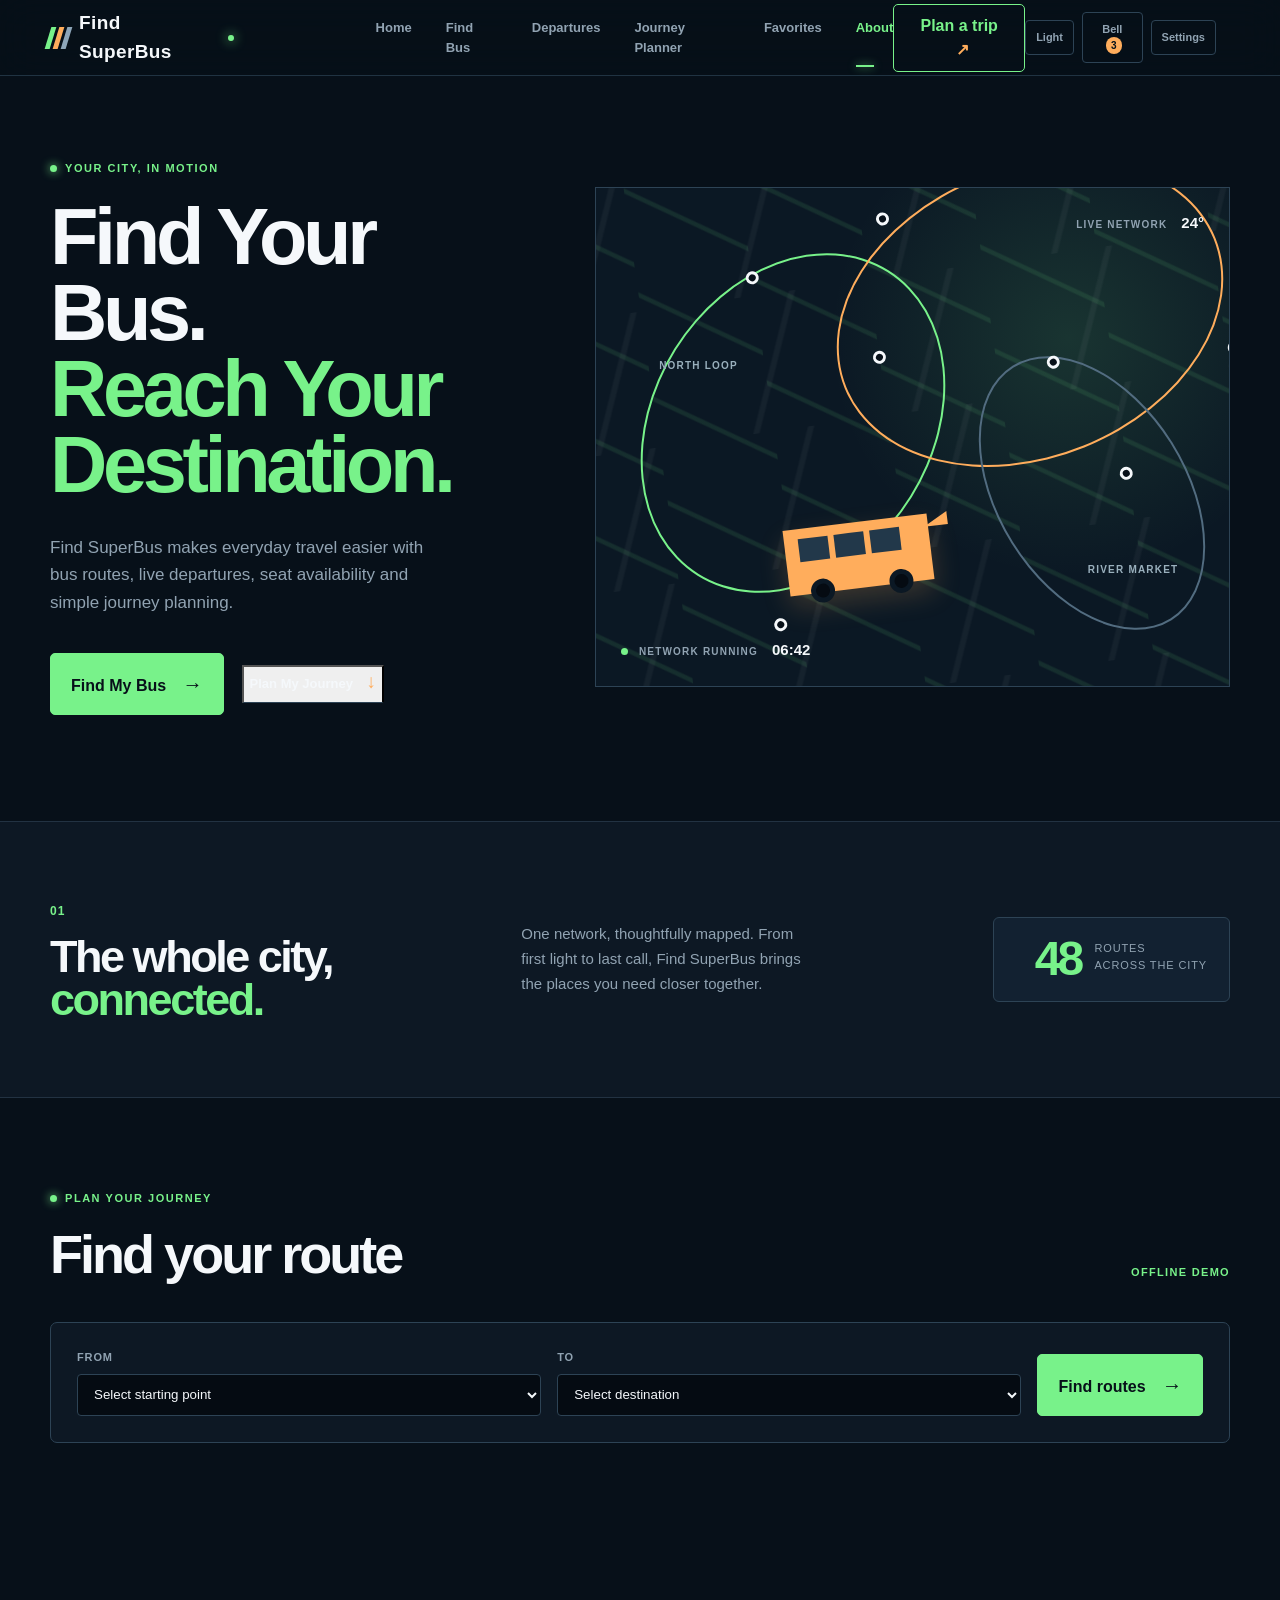
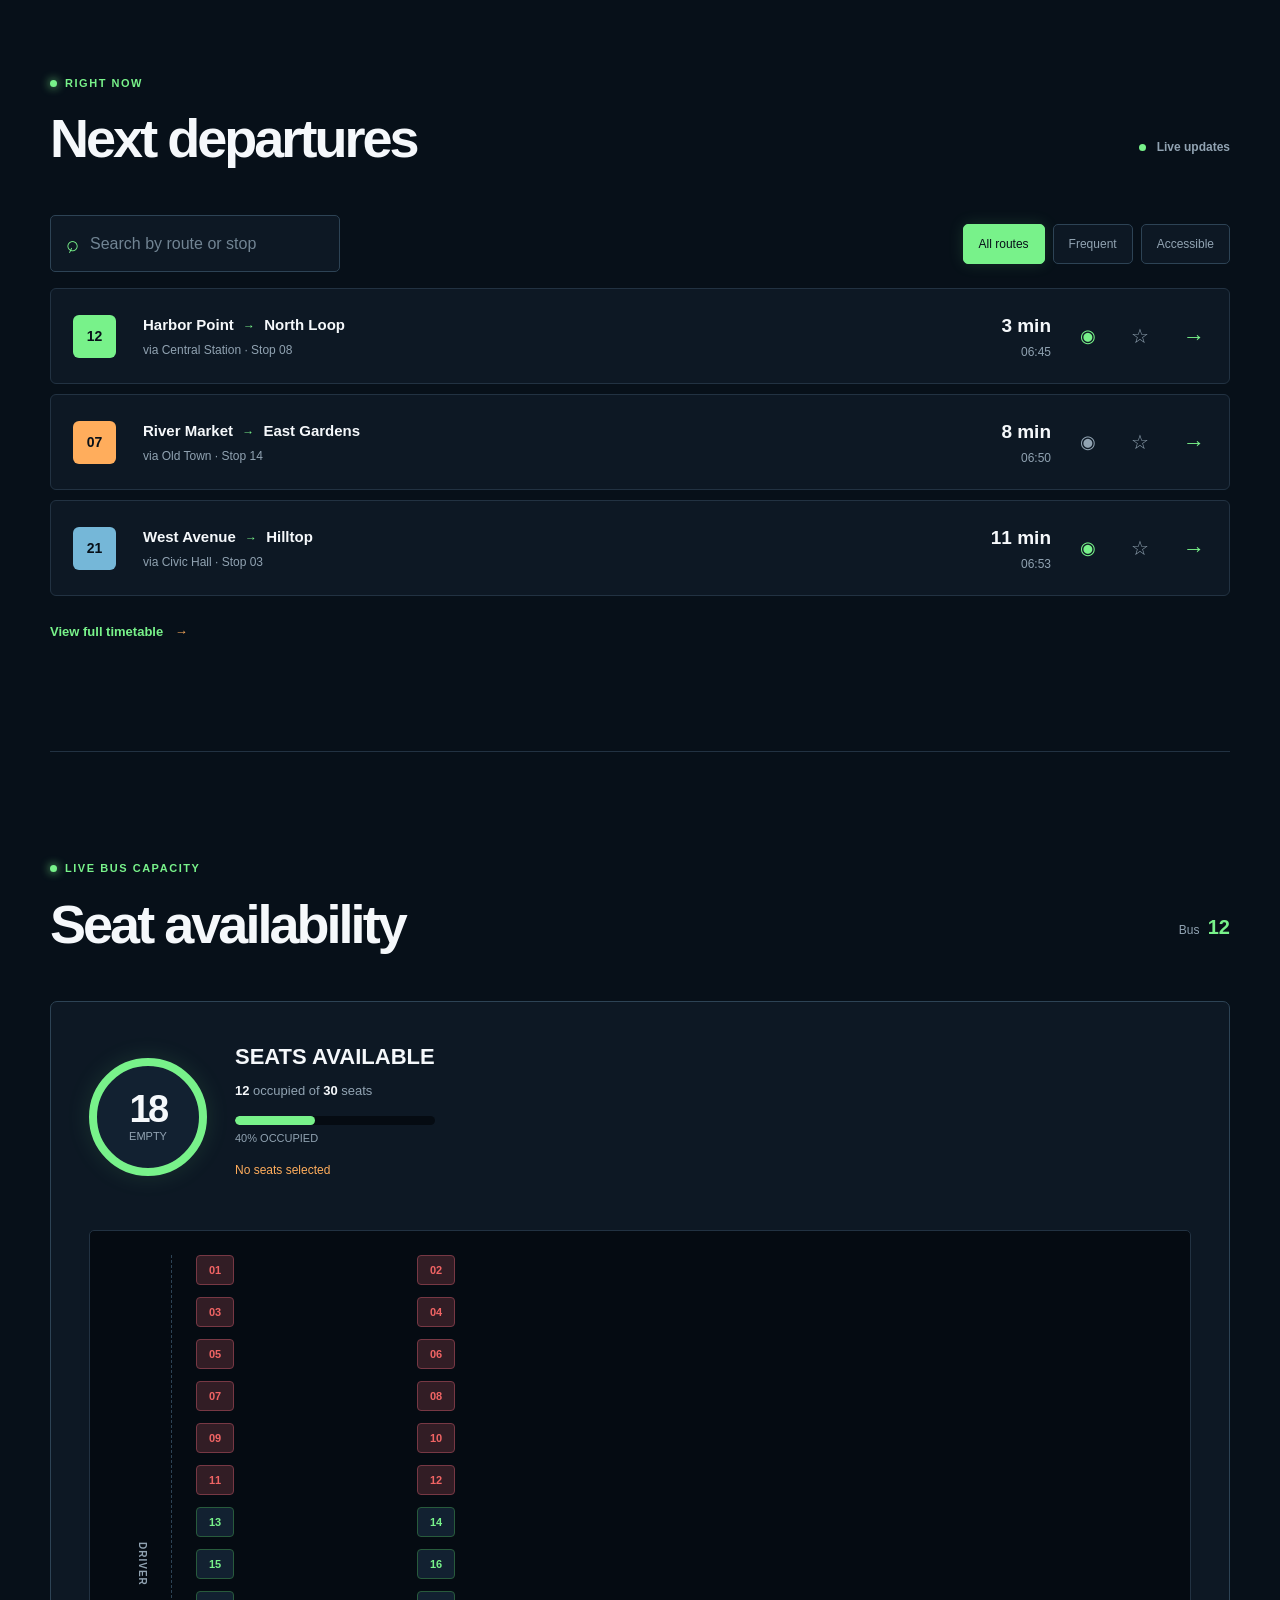
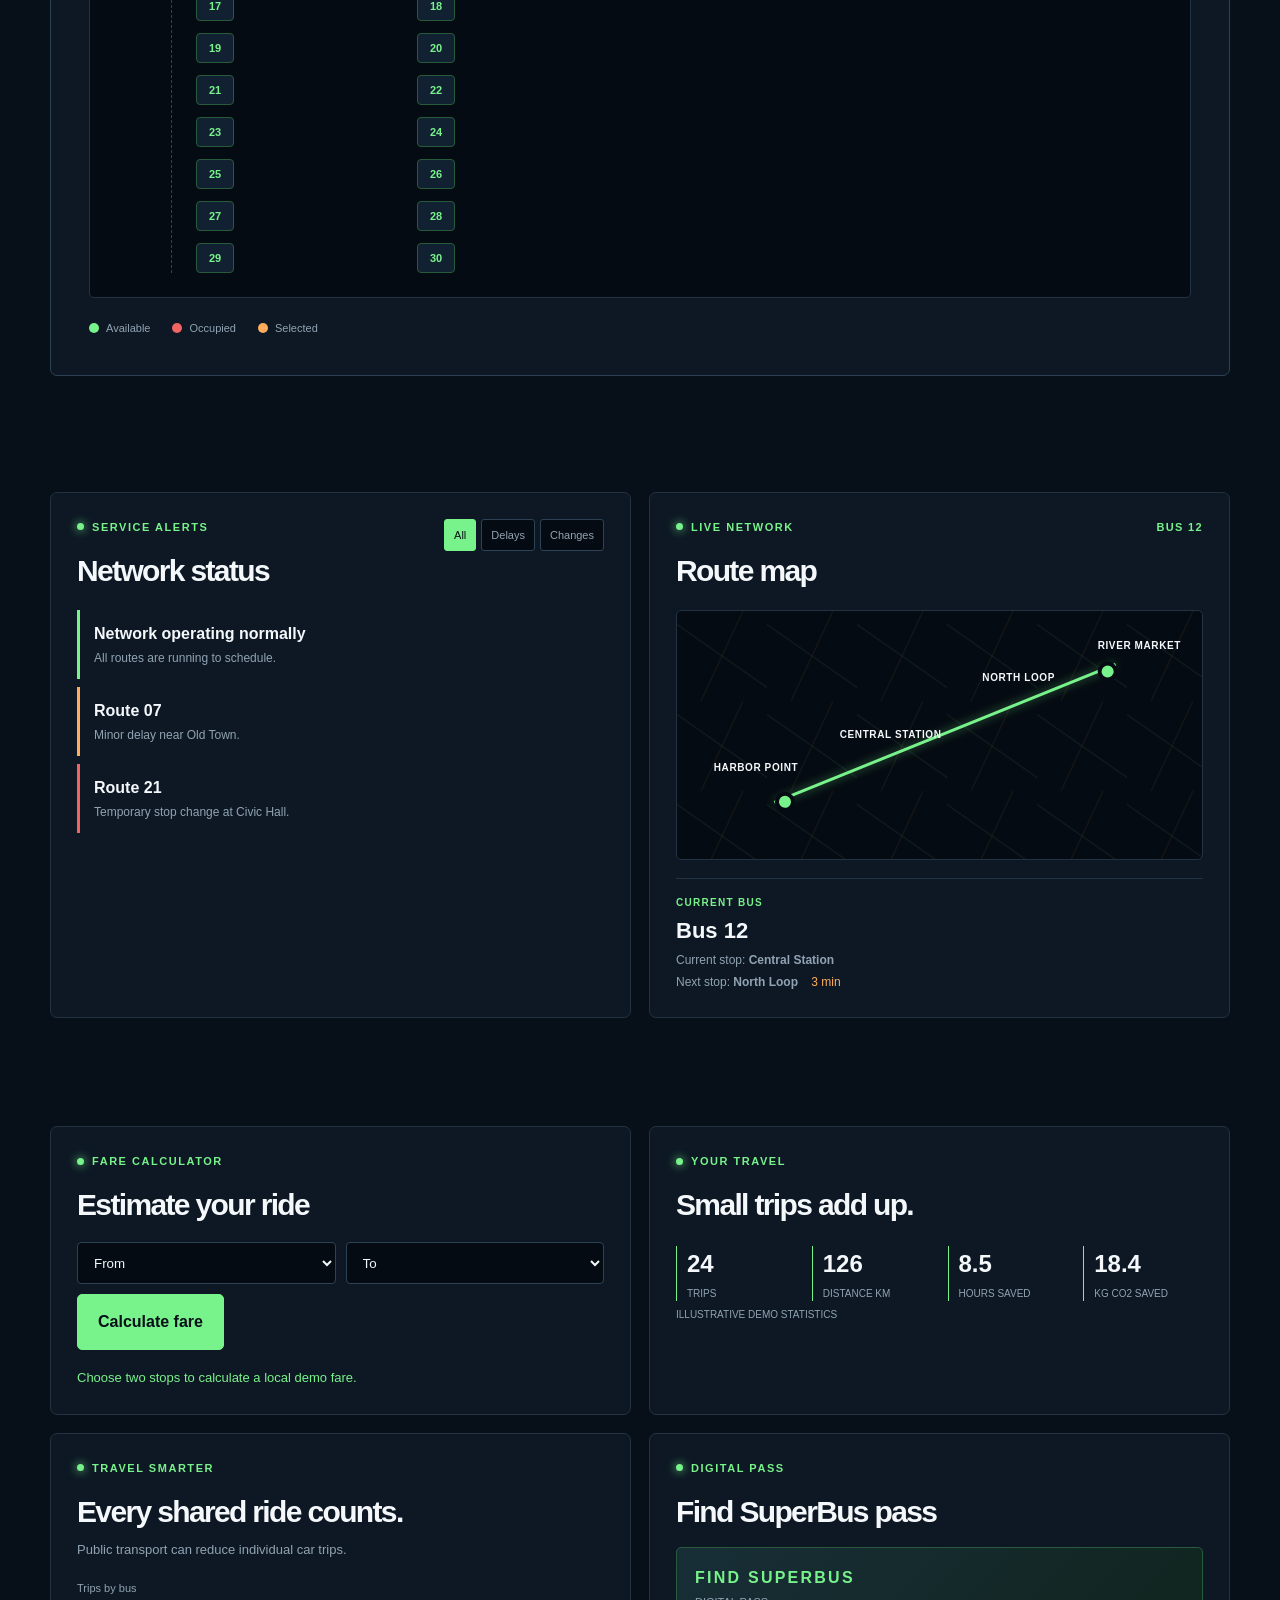
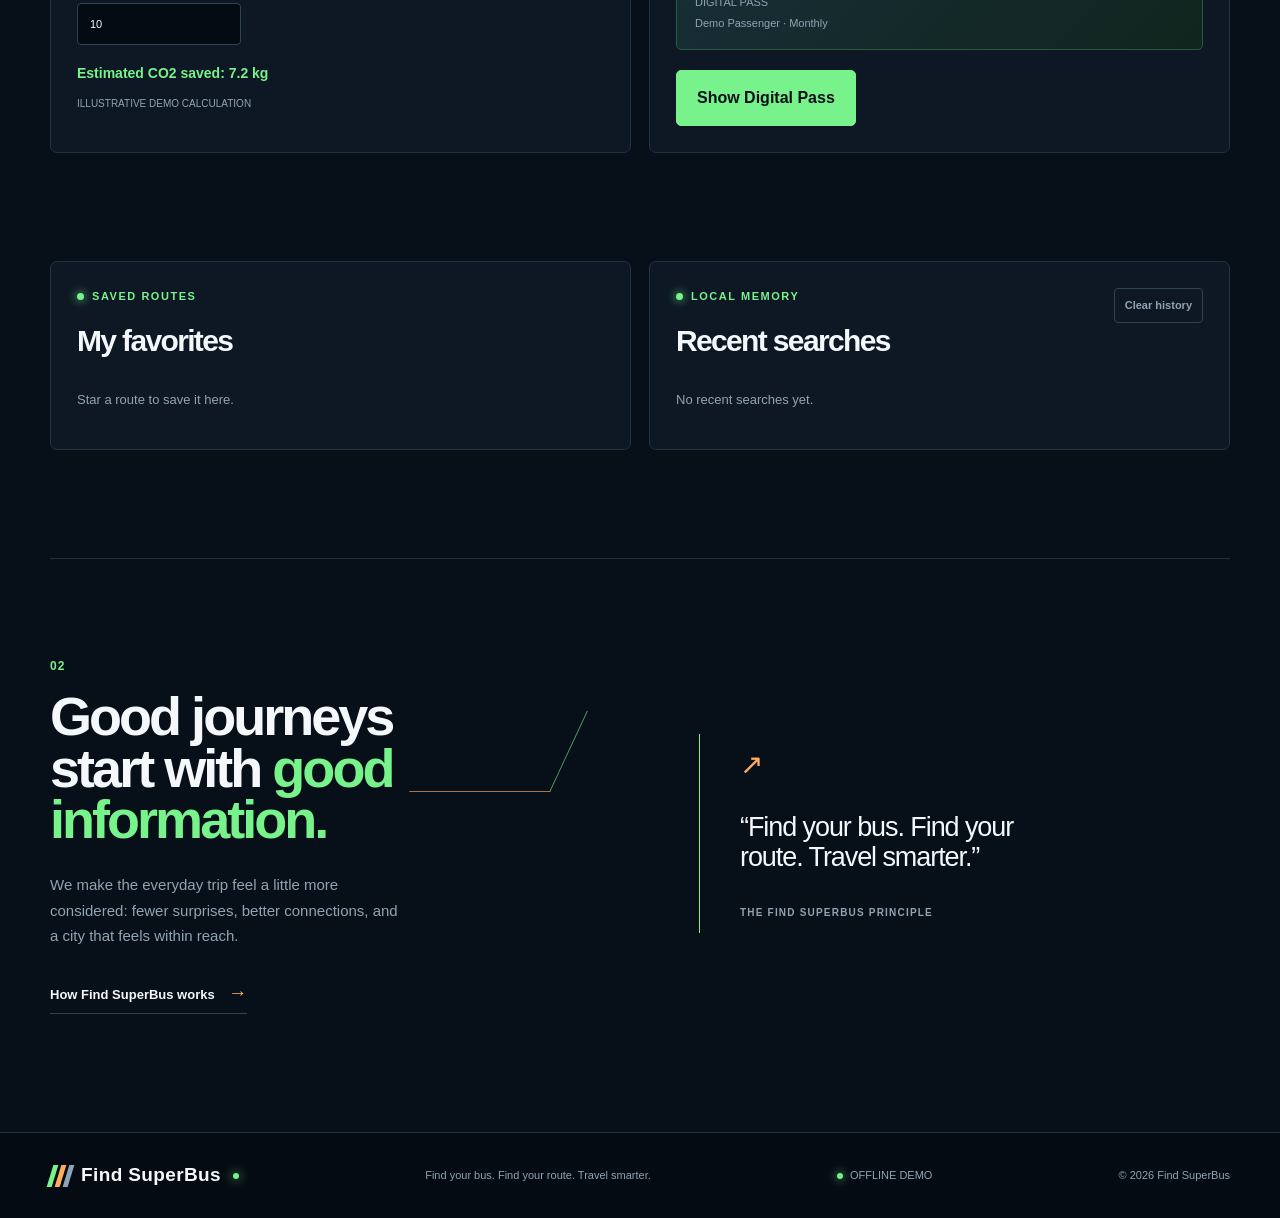
==== index.html @ 64b3784a "Add Find SuperBus website" ====
<!DOCTYPE html>
<html lang="en">
<head>
  <meta charset="UTF-8">
  <meta name="viewport" content="width=device-width, initial-scale=1.0">
  <meta name="description"
        content="A clear, connected public transport network for every journey.">
  <title>Find SuperBus | Smart Bus Transport</title>

  <link rel="stylesheet" href="styles.css">
</head>
<body>
  <div class="app-loader" id="app-loader"><strong>FIND SUPERBUS</strong><span>Finding your network...</span></div>
  <header class="site-header">
    <a class="brand" href="#top" aria-label="Find SuperBus home">
      <span class="brand-mark"><span></span><span></span><span></span></span>
      <span>Find SuperBus</span>
    </a>
    <nav class="main-nav" aria-label="Main navigation">
      <a class="active" href="#top">Home</a>
      <a href="#departures">Find Bus</a>
      <a href="#departures">Departures</a>
      <a href="#journey-planner">Journey Planner</a>
      <a href="#favorites">Favorites</a>
      <a href="#about">About</a>
      <button class="mobile-nav-action" data-open-panel="settings-panel" type="button">Settings</button>
    </nav>
    <button class="header-action" type="button" data-scroll-target="#journey-planner">Plan a trip <span aria-hidden="true">&#8599;</span></button>
    <div class="header-tools">
      <button class="icon-button" id="theme-toggle" type="button" aria-label="Switch theme">Light</button>
      <button class="icon-button" id="notifications-toggle" type="button" aria-label="Open notifications">Bell <span class="notification-count" id="notification-count">3</span></button>
      <button class="icon-button" id="settings-toggle" type="button" aria-label="Open settings">Settings</button>
    </div>
    <button class="menu-toggle" type="button" aria-label="Open menu" aria-expanded="false"><span></span><span></span></button>
  </header>

  <main id="top">
    <section class="hero section-wrap">
      <div class="hero-copy">
        <p class="eyebrow"><span class="eyebrow-dot"></span> Your city, in motion</p>
        <h1>Find Your Bus.<br><em>Reach Your Destination.</em></h1>
        <p class="hero-intro">Find SuperBus makes everyday travel easier with bus routes, live departures, seat availability and simple journey planning.</p>
        <div class="hero-actions">
          <button class="button button-dark" type="button" data-scroll-target="#departures">Find My Bus <span aria-hidden="true">&#8594;</span></button>
          <button class="text-link text-button-link" type="button" data-scroll-target="#journey-planner">Plan My Journey <span aria-hidden="true">&#8595;</span></button>
        </div>
      </div>
      <div class="hero-visual" aria-label="Illustrated city bus route map">
        <div class="visual-label label-top">LIVE NETWORK <strong>24°</strong></div>
        <div class="map-grid"></div>
        <div class="route route-one"><span class="route-node"></span><span class="route-node"></span><span class="route-node"></span></div>
        <div class="route route-two"><span class="route-node"></span><span class="route-node"></span></div>
        <div class="route route-three"><span class="route-node"></span><span class="route-node"></span><span class="route-node"></span></div>
        <div class="map-place place-one">NORTH LOOP</div>
        <div class="map-place place-two">CENTRAL</div>
        <div class="map-place place-three">RIVER MARKET</div>
        <div class="bus-illustration"><span class="bus-window window-one"></span><span class="bus-window window-two"></span><span class="bus-window window-three"></span><span class="bus-wheel wheel-one"></span><span class="bus-wheel wheel-two"></span></div>
        <div class="visual-label label-bottom"><span class="status-pulse"></span> NETWORK RUNNING <strong>06:42</strong></div>
      </div>
    </section>

    <section class="network-strip" id="network">
      <div class="section-wrap strip-inner">
        <div class="strip-heading"><span class="section-number">01</span><h2>The whole city,<br><em>connected.</em></h2></div>
        <p>One network, thoughtfully mapped. From first light to last call, Find SuperBus brings the places you need closer together.</p>
        <div class="network-stat"><strong>48</strong><span>routes<br>across the city</span></div>
      </div>
    </section>

    <section class="planner section-wrap" id="journey-planner">
      <div class="section-heading"><div><p class="eyebrow"><span class="eyebrow-dot"></span> Plan your journey</p><h2>Find your route</h2></div><span class="demo-label">OFFLINE DEMO</span></div>
      <div class="planner-card">
        <label>From<select id="planner-from"><option value="">Select starting point</option></select></label>
        <label>To<select id="planner-to"><option value="">Select destination</option></select></label>
        <button class="button button-dark" id="find-routes" type="button">Find routes <span aria-hidden="true">&#8594;</span></button>
      </div>
      <div class="planner-results" id="planner-results" aria-live="polite"></div>
    </section>

    <section class="departures section-wrap" id="departures">
      <div class="section-heading">
        <div><p class="eyebrow"><span class="eyebrow-dot"></span> Right now</p><h2>Next departures</h2></div>
        <div class="live-indicator"><span></span> Live updates</div>
      </div>
      <div class="schedule-tools">
        <label class="search-box"><span aria-hidden="true">&#8981;</span><input id="route-search" type="search" placeholder="Search by route or stop" aria-label="Search by route or stop"></label>
        <div class="filter-tabs" role="group" aria-label="Filter departures"><button class="filter-tab active" data-filter="all" type="button">All routes</button><button class="filter-tab" data-filter="frequent" type="button">Frequent</button><button class="filter-tab" data-filter="accessible" type="button">Accessible</button></div>
      </div>
      <div class="departure-list" id="departure-list">
        <article class="departure-row" data-route="12" data-tags="frequent accessible">
          <div class="route-badge badge-coral">12</div><div class="departure-info"><strong>Harbor Point <span>&#8594;</span> North Loop</strong><span>via Central Station &middot; Stop 08</span></div><div class="departure-time"><strong data-minutes="3">3 min</strong><span>06:45</span></div><div class="accessibility" aria-label="Wheelchair accessible">&#9673;</div><button class="favorite-button" data-favorite="12" aria-label="Favorite bus 12" type="button">&#9734;</button><button class="row-arrow" aria-label="View route 12" type="button">&#8594;</button>
        </article>
        <article class="departure-row" data-route="7" data-tags="frequent">
          <div class="route-badge badge-yellow">07</div><div class="departure-info"><strong>River Market <span>&#8594;</span> East Gardens</strong><span>via Old Town &middot; Stop 14</span></div><div class="departure-time"><strong data-minutes="8">8 min</strong><span>06:50</span></div><div class="accessibility muted" aria-label="Limited accessibility">&#9673;</div><button class="favorite-button" data-favorite="7" aria-label="Favorite bus 7" type="button">&#9734;</button><button class="row-arrow" aria-label="View route 7" type="button">&#8594;</button>
        </article>
        <article class="departure-row" data-route="21" data-tags="accessible">
          <div class="route-badge badge-blue">21</div><div class="departure-info"><strong>West Avenue <span>&#8594;</span> Hilltop</strong><span>via Civic Hall &middot; Stop 03</span></div><div class="departure-time"><strong data-minutes="11">11 min</strong><span>06:53</span></div><div class="accessibility" aria-label="Wheelchair accessible">&#9673;</div><button class="favorite-button" data-favorite="21" aria-label="Favorite bus 21" type="button">&#9734;</button><button class="row-arrow" aria-label="View route 21" type="button">&#8594;</button>
        </article>
      </div>
      <p class="no-results" id="no-results" hidden>No departures match that search.</p>
      <a class="view-all" href="#departures">View full timetable <span aria-hidden="true">&#8594;</span></a>
    </section>

    <section class="seat-section section-wrap" id="seat-availability">
      <div class="section-heading">
        <div>
          <p class="eyebrow"><span class="eyebrow-dot"></span> Live bus capacity</p>
          <h2>Seat availability</h2>
        </div>
        <div class="bus-selected">Bus <strong id="selected-bus">12</strong></div>
      </div>

      <div class="seat-card">
        <div class="seat-summary">
          <div class="capacity-circle"><strong id="empty-seats">18</strong><span>empty</span></div>
          <div class="capacity-info">
            <h3 id="seat-status">Seats available</h3>
            <p><strong id="occupied-seats">12</strong> occupied of <strong id="total-seats">30</strong> seats</p>
            <div class="capacity-bar"><span id="capacity-fill"></span></div>
            <small id="capacity-percent">40% occupied</small>
            <p class="seat-feedback" id="seat-feedback" aria-live="polite">No seats selected</p>
          </div>
        </div>

        <div class="seat-layout">
          <div class="driver-area"><span>DRIVER</span></div>
          <div id="seat-map" class="seat-map"></div>
        </div>

        <div class="seat-legend">
          <span><i class="seat available"></i> Available</span>
          <span><i class="seat occupied"></i> Occupied</span>
          <span><i class="seat selected"></i> Selected</span>
        </div>
      </div>
    </section>

    <section class="dashboard-grid section-wrap">
      <div class="dashboard-panel alerts-panel" id="alerts">
        <div class="panel-heading"><div><p class="eyebrow"><span class="eyebrow-dot"></span> Service alerts</p><h2>Network status</h2></div><div class="alert-filters"><button class="alert-filter active" data-alert-filter="all" type="button">All</button><button class="alert-filter" data-alert-filter="delay" type="button">Delays</button><button class="alert-filter" data-alert-filter="change" type="button">Changes</button></div></div>
        <div id="alert-list" class="alert-list"></div>
      </div>
      <div class="dashboard-panel route-map-panel" id="route-map">
        <div class="panel-heading"><div><p class="eyebrow"><span class="eyebrow-dot"></span> Live network</p><h2>Route map</h2></div><span class="demo-label">BUS <strong id="map-bus">12</strong></span></div>
        <div class="offline-map"><div class="map-line"></div><div class="map-station station-harbor">Harbor Point</div><div class="map-station station-central">Central Station</div><div class="map-station station-loop">North Loop</div><div class="map-station station-market">River Market</div></div>
        <div class="next-stop"><span>CURRENT BUS</span><strong>Bus <b id="next-bus">12</b></strong><p>Current stop: <b id="current-stop">Central Station</b></p><p>Next stop: <b id="next-stop-name">North Loop</b> <em id="next-eta">3 min</em></p></div>
      </div>
    </section>

    <section class="tools-section section-wrap">
      <div class="tool-card fare-card" id="fare-calculator"><p class="eyebrow"><span class="eyebrow-dot"></span> Fare calculator</p><h2>Estimate your ride</h2><div class="tool-fields"><select id="fare-from" aria-label="Fare starting point"><option value="">From</option></select><select id="fare-to" aria-label="Fare destination"><option value="">To</option></select><button class="button button-dark" id="calculate-fare" type="button">Calculate fare</button></div><div class="tool-output" id="fare-output">Choose two stops to calculate a local demo fare.</div></div>
      <div class="tool-card stats-card" id="travel-statistics"><p class="eyebrow"><span class="eyebrow-dot"></span> Your travel</p><h2>Small trips add up.</h2><div class="stats-list"><div><strong data-counter="24">0</strong><span>Trips</span></div><div><strong data-counter="126">0</strong><span>Distance km</span></div><div><strong data-counter="8.5">0</strong><span>Hours saved</span></div><div><strong data-counter="18.4">0</strong><span>kg CO2 saved</span></div></div><small>Illustrative demo statistics</small></div>
      <div class="tool-card co2-card"><p class="eyebrow"><span class="eyebrow-dot"></span> Travel smarter</p><h2>Every shared ride counts.</h2><p>Public transport can reduce individual car trips.</p><label>Trips by bus<input id="co2-trips" type="number" min="0" value="10"></label><strong id="co2-output">Estimated CO2 saved: 7.2 kg</strong><small>Illustrative demo calculation</small></div>
      <div class="tool-card pass-card"><p class="eyebrow"><span class="eyebrow-dot"></span> Digital pass</p><h2>Find SuperBus pass</h2><div class="pass-preview"><strong>FIND SUPERBUS</strong><span>DIGITAL PASS</span><small>Demo Passenger &middot; Monthly</small></div><button class="button button-dark" id="show-pass" type="button">Show Digital Pass</button></div>
    </section>

    <section class="dashboard-grid section-wrap secondary-tools" id="favorites">
      <div class="dashboard-panel favorites-panel"><div class="panel-heading"><div><p class="eyebrow"><span class="eyebrow-dot"></span> Saved routes</p><h2>My favorites</h2></div></div><div id="favorites-list" class="favorites-list"></div></div>
      <div class="dashboard-panel history-panel"><div class="panel-heading"><div><p class="eyebrow"><span class="eyebrow-dot"></span> Local memory</p><h2>Recent searches</h2></div><button class="text-button" id="clear-history" type="button">Clear history</button></div><div id="history-list" class="history-list"></div></div>
    </section>

    <section class="about section-wrap" id="about">
      <div class="about-card"><span class="section-number">02</span><h2>Good journeys<br>start with <em>good<br>information.</em></h2><p>We make the everyday trip feel a little more considered: fewer surprises, better connections, and a city that feels within reach.</p><a href="#network" class="text-link">How Find SuperBus works <span aria-hidden="true">&#8594;</span></a></div>
      <div class="about-note"><span class="note-mark">↗</span><p>“Find your bus. Find your route. Travel smarter.”</p><span class="note-caption">THE FIND SUPERBUS PRINCIPLE</span></div>
    </section>
  </main>

  <div class="modal-backdrop" id="bus-detail-modal" hidden>
    <section class="modal-card" role="dialog" aria-modal="true" aria-labelledby="detail-title"><button class="modal-close" data-close-modal="bus-detail-modal" type="button" aria-label="Close bus details">&times;</button><p class="eyebrow"><span class="eyebrow-dot"></span> Find SuperBus details</p><h2 id="detail-title">Bus 12</h2><p class="modal-route" id="detail-route">Harbor Point &rarr; North Loop</p><dl class="detail-list"><div><dt>Via</dt><dd id="detail-via">Central Station</dd></div><div><dt>Stop</dt><dd id="detail-stop">08</dd></div><div><dt>Next departure</dt><dd id="detail-time">06:45</dd></div><div><dt>Travel time</dt><dd id="detail-duration">18 minutes</dd></div><div><dt>Fare</dt><dd id="detail-fare">₹20</dd></div><div><dt>Accessibility</dt><dd id="detail-accessibility">Wheelchair accessible</dd></div></dl><p class="detail-seats" id="detail-seats">18 available / 30 total</p><div class="modal-actions"><button class="button button-dark" id="detail-view-seats" type="button">View Seats</button><button class="text-button" id="detail-favorite" type="button">Add Favorite</button></div></section>
  </div>
  <div class="modal-backdrop" id="pass-modal" hidden><section class="modal-card pass-modal-card" role="dialog" aria-modal="true" aria-labelledby="pass-title"><button class="modal-close" data-close-modal="pass-modal" type="button" aria-label="Close digital pass">&times;</button><p class="eyebrow"><span class="eyebrow-dot"></span> Digital pass</p><h2 id="pass-title">FIND SUPERBUS</h2><div class="pass-large"><strong>DIGITAL BUS PASS</strong><span>Demo Passenger</span><span>Monthly Pass &middot; Valid until 30 Sep 2026</span><span>Pass ID: FSB-2026-001</span></div><button class="button button-dark" data-close-modal="pass-modal" type="button">Close</button></section></div>
  <aside class="side-panel" id="notifications-panel" hidden><div class="panel-heading"><div><p class="eyebrow"><span class="eyebrow-dot"></span> Inbox</p><h2>Notifications</h2></div><button class="modal-close" data-close-panel="notifications-panel" type="button" aria-label="Close notifications">&times;</button></div><div id="notification-list" class="notification-list"></div><button class="text-button" id="mark-read" type="button">Mark all as read</button></aside>
  <aside class="side-panel settings-panel" id="settings-panel" hidden><div class="panel-heading"><div><p class="eyebrow"><span class="eyebrow-dot"></span> Controls</p><h2>Settings</h2></div><button class="modal-close" data-close-panel="settings-panel" type="button" aria-label="Close settings">&times;</button></div><label class="setting-row">Theme<select id="theme-select"><option value="dark">Dark mode</option><option value="light">Light mode</option></select></label><label class="setting-row">Accessibility mode<input id="high-contrast" type="checkbox"></label><label class="setting-row">Large text<input id="large-text" type="checkbox"></label><label class="setting-row">Enable notifications<input id="enable-notifications" type="checkbox" checked></label><label class="setting-row">Accessible buses first<input id="accessible-first" type="checkbox"></label><button class="button button-dark" id="reset-settings" type="button">Reset all settings</button><button class="text-button danger-button" id="reset-demo" type="button">Reset demo data</button></aside>

  <footer class="site-footer"><div class="section-wrap footer-inner"><a class="brand" href="#top"><span class="brand-mark"><span></span><span></span><span></span></span><span>Find SuperBus</span></a><span>Find your bus. Find your route. Travel smarter.</span><span class="footer-status"><span></span> OFFLINE DEMO</span><span>© 2026 Find SuperBus</span></div></footer>
  <script src="script.js?v=3"></script>
</body>
</html>
---- styles.css ----
:root {
  --bg: #071019;
  --bg-deep: #050b12;
  --surface: #0d1824;
  --surface-raised: #122131;
  --surface-soft: #101d2a;
  --line: #223242;
  --line-bright: #2d4355;
  --text: #f5f8fb;
  --muted: #91a3b2;
  --green: #78f28a;
  --green-dim: #285b3c;
  --orange: #ffad5c;
  --red: #f06464;
  --display: "Segoe UI", Arial, sans-serif;
  --body: "Segoe UI", Arial, sans-serif;
}

* { box-sizing: border-box; }
html { background: var(--bg); scroll-behavior: smooth; }
body { background: var(--bg); color: var(--text); font-family: var(--body); font-size: 16px; line-height: 1.5; margin: 0; }
body::before { background: radial-gradient(circle at 78% 4%, rgba(64, 151, 105, .12), transparent 27rem); content: ""; inset: 0; pointer-events: none; position: fixed; z-index: -1; }
button, input { font: inherit; }
button, a { -webkit-tap-highlight-color: transparent; }
a { color: inherit; text-decoration: none; }
.section-wrap { margin: 0 auto; width: min(1180px, calc(100% - 96px)); }
.app-loader { align-items: center; background: var(--bg-deep); color: var(--text); display: flex; flex-direction: column; gap: 8px; inset: 0; justify-content: center; position: fixed; transition: opacity .35s ease, visibility .35s ease; z-index: 50; }.app-loader strong { color: var(--green); font-size: 24px; letter-spacing: .14em; }.app-loader span { color: var(--muted); font-size: 12px; }.app-loader.is-hidden { opacity: 0; pointer-events: none; visibility: hidden; }

.site-header { align-items: center; backdrop-filter: blur(18px); background: rgba(7, 16, 25, .84); border-bottom: 1px solid rgba(45, 67, 85, .7); display: flex; height: 76px; justify-content: space-between; left: 0; padding: 0 48px; position: sticky; right: 0; top: 0; z-index: 10; }
.brand { align-items: center; display: inline-flex; font-family: var(--display); font-size: 19px; font-weight: 700; gap: 10px; letter-spacing: .02em; position: relative; }
.brand::after { background: var(--green); border-radius: 50%; box-shadow: 0 0 12px var(--green); content: ""; height: 6px; margin-left: 2px; width: 6px; }
.brand-mark { display: inline-flex; gap: 3px; height: 22px; transform: skew(-17deg); }
.brand-mark span { background: var(--green); display: block; height: 22px; width: 5px; }
.brand-mark span:nth-child(2) { background: var(--orange); }
.brand-mark span:nth-child(3) { background: #8da5b8; }
.main-nav { display: flex; gap: 34px; margin-left: 12%; }
.main-nav a { color: var(--muted); font-size: 13px; font-weight: 600; position: relative; transition: color .2s ease; }
.main-nav a:hover, .main-nav a.active { color: var(--green); }
.main-nav a.active::after { background: var(--green); bottom: -10px; box-shadow: 0 0 9px rgba(120, 242, 138, .7); content: ""; height: 2px; left: 0; position: absolute; width: 18px; }
.mobile-nav-action { background: transparent; border: 0; color: var(--muted); cursor: pointer; display: none; font-size: 13px; font-weight: 600; padding: 0; text-align: left; }
.mobile-nav-action:hover { color: var(--green); }
.header-action, .button { cursor: pointer; font-weight: 700; transition: background .2s ease, border-color .2s ease, box-shadow .2s ease, transform .2s ease; }
.header-action { background: transparent; border: 1px solid var(--green); border-radius: 5px; color: var(--green); padding: 9px 15px; }
.header-action:hover { background: var(--green); box-shadow: 0 0 20px rgba(120, 242, 138, .22); color: var(--bg); transform: translateY(-2px); }
.header-action span { color: var(--orange); margin-left: 7px; }
.menu-toggle { background: transparent; border: 0; display: none; padding: 8px; }
.menu-toggle span { background: var(--text); display: block; height: 2px; margin: 5px 0; width: 24px; }

.hero { align-items: center; display: grid; gap: 8%; grid-template-columns: .83fr 1.17fr; min-height: 650px; padding: 84px 0 106px; }
.hero-copy { animation: fade-up .7s ease both; }
.eyebrow { align-items: center; color: var(--green); display: flex; font-size: 11px; font-weight: 700; gap: 8px; letter-spacing: .14em; margin: 0 0 22px; text-transform: uppercase; }
.eyebrow-dot { background: var(--green); border-radius: 50%; box-shadow: 0 0 10px var(--green); display: inline-block; height: 7px; width: 7px; }
h1, h2 { font-family: var(--display); letter-spacing: -.055em; line-height: .96; margin: 0; }
h1 { font-size: clamp(52px, 6.2vw, 84px); }
h1 em, h2 em { color: var(--green); font-style: normal; }
.hero-intro { color: var(--muted); font-size: 17px; line-height: 1.6; margin: 31px 0 37px; max-width: 390px; }
.hero-actions { align-items: center; display: flex; gap: 18px; }
.button-dark { background: var(--green); border: 1px solid var(--green); border-radius: 5px; color: var(--bg); padding: 15px 20px; }
.button-dark:hover { box-shadow: 0 0 24px rgba(120, 242, 138, .28); transform: translateY(-2px); }
.button-dark span { color: var(--bg); font-size: 20px; margin-left: 12px; }
.text-link { border-bottom: 1px solid var(--line-bright); color: var(--text); display: inline-block; font-size: 13px; font-weight: 700; padding-bottom: 6px; transition: border-color .2s ease, color .2s ease; }
.text-link:hover { border-color: var(--green); color: var(--green); }
.text-link span { color: var(--orange); font-size: 19px; margin-left: 10px; }

.hero-visual { animation: fade-up .7s .12s ease both; background: #0b1824; border: 1px solid var(--line-bright); height: 500px; overflow: hidden; position: relative; }
.hero-visual::before { background: radial-gradient(circle, rgba(120, 242, 138, .13), transparent 65%); content: ""; height: 520px; position: absolute; right: -100px; top: -110px; width: 520px; }
.map-grid { background-image: linear-gradient(33deg, transparent 48%, rgba(120, 242, 138, .12) 49%, rgba(120, 242, 138, .12) 51%, transparent 52%), linear-gradient(112deg, transparent 48%, rgba(255, 255, 255, .05) 49%, rgba(255, 255, 255, .05) 51%, transparent 52%); background-size: 115px 105px, 160px 137px; inset: -50px; opacity: .85; position: absolute; transform: rotate(-8deg); }
.route { border: 2px solid; border-radius: 50%; position: absolute; transform: rotate(-25deg); }
.route-node { background: var(--bg); border: 3px solid; border-radius: 50%; display: block; height: 13px; position: absolute; width: 13px; }
.route-node:first-child { animation: station-pulse 2.2s ease-in-out infinite; }
.route-one { border-color: var(--green); height: 360px; left: 9%; top: 11%; transform: rotate(32deg); width: 280px; }
.route-one .route-node:nth-child(1) { left: 20px; top: 70px; }.route-one .route-node:nth-child(2) { left: 170px; top: 70px; }.route-one .route-node:nth-child(3) { bottom: -6px; right: 35px; }
.route-two { border-color: var(--orange); height: 290px; left: 37%; top: -4%; transform: rotate(-22deg); width: 400px; }.route-two .route-node:nth-child(1) { left: 90px; top: -6px; }.route-two .route-node:nth-child(2) { bottom: 28px; right: 15px; }
.route-three { border-color: #526c80; height: 190px; right: -2%; top: 42%; transform: rotate(58deg); width: 300px; }.route-three .route-node:nth-child(1) { left: 10px; top: 50px; }.route-three .route-node:nth-child(2) { left: 143px; top: 47px; }.route-three .route-node:nth-child(3) { right: 16px; top: -7px; }
.visual-label { color: var(--muted); font-size: 10px; font-weight: 700; letter-spacing: .12em; position: absolute; z-index: 3; }.visual-label strong { color: var(--text); font-size: 15px; letter-spacing: 0; margin-left: 10px; }.label-top { right: 25px; top: 24px; }.label-bottom { bottom: 25px; left: 25px; }.status-pulse, .live-indicator span { animation: live-pulse 1.8s ease-in-out infinite; background: var(--green); border-radius: 50%; display: inline-block; height: 7px; margin-right: 7px; width: 7px; }
.bus-illustration { background: var(--orange); bottom: 98px; box-shadow: 0 12px 28px rgba(255, 173, 92, .2); height: 66px; left: 30%; position: absolute; transform: rotate(-7deg); width: 145px; z-index: 2; }.bus-illustration::before { border-bottom: 13px solid var(--orange); border-left: 24px solid transparent; content: ""; position: absolute; right: -20px; top: 0; }.bus-window { background: #22384a; height: 23px; position: absolute; top: 10px; width: 30px; }.window-one { left: 14px; }.window-two { left: 50px; }.window-three { left: 86px; }.bus-wheel { background: var(--bg-deep); border: 5px solid #0b1824; border-radius: 50%; bottom: -10px; height: 24px; position: absolute; width: 24px; }.wheel-one { left: 21px; }.wheel-two { right: 21px; }.map-place { color: #9ab0bd; font-size: 10px; font-weight: 700; letter-spacing: .12em; position: absolute; }.place-one { left: 10%; top: 34%; }.place-two { left: 41%; top: 67%; }.place-three { bottom: 22%; right: 8%; }

.network-strip { background: var(--surface); border-bottom: 1px solid var(--line); border-top: 1px solid var(--line); padding: 76px 0; }.strip-inner { align-items: center; display: grid; gap: 40px; grid-template-columns: 1fr 1fr .55fr; }.section-number { color: var(--green); font-size: 12px; font-weight: 700; letter-spacing: .1em; }.strip-heading h2 { font-size: 45px; margin-top: 13px; }.strip-heading h2 em { color: var(--green); }.strip-inner > p { color: var(--muted); font-size: 15px; line-height: 1.65; max-width: 280px; }.network-stat { background: var(--surface-raised); border: 1px solid var(--line-bright); border-radius: 6px; display: flex; gap: 14px; justify-content: flex-end; padding: 22px; transition: border-color .2s ease, transform .2s ease; }.network-stat:hover { border-color: var(--green); transform: translateY(-4px); }.network-stat strong { color: var(--green); font-family: var(--display); font-size: 48px; letter-spacing: -.08em; line-height: .8; }.network-stat span { color: var(--muted); font-size: 11px; letter-spacing: .08em; text-transform: uppercase; }

.departures { padding-bottom: 108px; padding-top: 108px; }.section-heading { align-items: flex-end; display: flex; justify-content: space-between; }.section-heading h2 { font-size: 54px; }.live-indicator { color: var(--muted); font-size: 12px; font-weight: 600; padding-bottom: 9px; }.schedule-tools { align-items: center; display: flex; gap: 20px; justify-content: space-between; margin-top: 50px; padding-bottom: 16px; }.search-box { align-items: center; background: var(--surface); border: 1px solid var(--line-bright); border-radius: 5px; display: flex; gap: 10px; padding: 11px 14px; transition: border-color .2s ease, box-shadow .2s ease; width: 290px; }.search-box:focus-within { border-color: var(--green); box-shadow: 0 0 0 3px rgba(120, 242, 138, .1); }.search-box span { color: var(--green); font-size: 22px; transform: rotate(-20deg); }.search-box input { background: transparent; border: 0; color: var(--text); min-width: 0; outline: 0; width: 100%; }.search-box input::placeholder { color: #718493; }.filter-tabs { display: flex; gap: 8px; }.filter-tab { background: var(--surface); border: 1px solid var(--line-bright); border-radius: 5px; color: var(--muted); cursor: pointer; font-size: 12px; padding: 10px 15px; transition: background .2s ease, border-color .2s ease, box-shadow .2s ease, color .2s ease; }.filter-tab.active { background: var(--green); border-color: var(--green); box-shadow: 0 0 16px rgba(120, 242, 138, .14); color: var(--bg); }.filter-tab:hover { border-color: var(--green); color: var(--green); }.filter-tab.active:hover { color: var(--bg); }.departure-list { display: grid; gap: 10px; }.departure-row { align-items: center; background: var(--surface); border: 1px solid var(--line); border-radius: 6px; display: grid; gap: 22px; grid-template-columns: 48px 1fr 90px 30px 30px; min-height: 96px; padding: 0 22px; transition: border-color .2s ease, box-shadow .2s ease, transform .2s ease; }.departure-row:hover { border-color: var(--green); box-shadow: 0 10px 28px rgba(0, 0, 0, .22), 0 0 18px rgba(120, 242, 138, .08); transform: translateY(-3px); }.route-badge { align-items: center; border-radius: 6px; color: var(--bg); display: flex; font-family: var(--display); font-size: 14px; font-weight: 700; height: 43px; justify-content: center; width: 43px; }.badge-coral { background: var(--green); }.badge-yellow { background: var(--orange); }.badge-blue { background: #75b7d8; }.departure-info { display: grid; gap: 5px; }.departure-info strong { color: var(--text); font-size: 15px; }.departure-info strong span { color: var(--green); padding: 0 5px; }.departure-info span { color: var(--muted); font-size: 12px; }.departure-time { display: grid; gap: 3px; text-align: right; }.departure-time strong { color: var(--text); font-family: var(--display); font-size: 19px; }.departure-time span { color: var(--muted); font-size: 12px; }.accessibility { color: var(--green); font-size: 18px; text-align: center; }.accessibility.muted { color: var(--muted); }.row-arrow { background: transparent; border: 0; color: var(--green); cursor: pointer; font-size: 22px; transition: transform .2s ease; }.departure-row:hover .row-arrow { transform: translateX(5px); }.no-results { color: var(--muted); margin: 22px 0; }.view-all { color: var(--green); display: inline-block; font-size: 13px; font-weight: 700; margin-top: 26px; }.view-all span { color: var(--orange); margin-left: 8px; }

.seat-section { border-top: 1px solid var(--line); padding: 108px 0 116px; }.bus-selected { color: var(--muted); font-size: 12px; padding-bottom: 9px; }.bus-selected strong { color: var(--green); font-family: var(--display); font-size: 20px; margin-left: 5px; }.seat-card { background: var(--surface); border: 1px solid var(--line-bright); border-radius: 7px; margin-top: 50px; padding: 38px; }.seat-summary { align-items: center; display: flex; gap: 28px; }.capacity-circle { align-items: center; background: var(--surface-raised); border: 8px solid var(--green); border-radius: 50%; box-shadow: 0 0 24px rgba(120, 242, 138, .12); display: flex; flex-direction: column; height: 118px; justify-content: center; width: 118px; }.capacity-circle strong { color: var(--text); font-family: var(--display); font-size: 38px; letter-spacing: -.07em; line-height: 1; }.capacity-circle span, .capacity-info small { color: var(--muted); font-size: 11px; text-transform: uppercase; }.capacity-info h3 { font-family: var(--display); font-size: 22px; margin: 0 0 8px; }.capacity-info p { color: var(--muted); font-size: 13px; margin: 0 0 16px; }.capacity-info p strong { color: var(--text); }.capacity-bar { background: var(--bg-deep); border-radius: 99px; height: 9px; max-width: 280px; overflow: hidden; }.capacity-bar span { background: var(--green); border-radius: inherit; display: block; height: 100%; transition: background .3s ease, width .3s ease; width: 40%; }.seat-layout { background: var(--bg-deep); border: 1px solid var(--line); border-radius: 5px; display: grid; gap: 24px; grid-template-columns: 58px 1fr; margin-top: 35px; padding: 24px; }.driver-area { align-items: center; border-right: 1px dashed var(--line-bright); color: var(--muted); display: flex; font-size: 10px; font-weight: 700; justify-content: center; letter-spacing: .1em; writing-mode: vertical-rl; }.seat-map { display: grid; gap: 12px 22px; grid-template-columns: repeat(2, minmax(100px, 1fr)); max-width: 420px; }.seat { align-items: center; border-radius: 4px; display: flex; font-size: 11px; font-weight: 700; height: 30px; justify-content: center; width: 38px; }.seat-map .seat { cursor: pointer; transition: box-shadow .2s ease, transform .2s ease; }.seat.available { background: var(--surface-raised); border: 1px solid var(--green-dim); color: var(--green); }.seat.available:hover { box-shadow: 0 0 14px rgba(120, 242, 138, .3); transform: translateY(-2px); }.seat.occupied { background: #321d25; border: 1px solid #773844; color: var(--red); cursor: not-allowed; }.seat.selected { background: var(--orange); border-color: var(--orange); color: var(--bg); }.seat-map .seat.selected { box-shadow: 0 0 16px rgba(255, 173, 92, .38); }.seat-legend { color: var(--muted); display: flex; flex-wrap: wrap; font-size: 11px; gap: 22px; margin-top: 22px; }.seat-legend span { align-items: center; display: inline-flex; gap: 7px; }.seat-legend .seat { border-radius: 50%; height: 10px; width: 10px; }.seat-legend .seat.available { background: var(--green); border: 0; }.seat-legend .seat.occupied { background: var(--red); border: 0; }.seat-legend .seat.selected { background: var(--orange); border: 0; }

.about { border-top: 1px solid var(--line); display: grid; grid-template-columns: 1fr 1fr; padding-bottom: 118px; padding-top: 94px; }.about-card { position: relative; }.about-card::after { border-bottom: 1px solid var(--orange); border-right: 1px solid var(--green); content: ""; height: 80px; opacity: .65; position: absolute; right: 12%; top: 16%; transform: skew(-25deg); width: 140px; }.about-card h2 { font-size: 54px; margin: 14px 0 26px; position: relative; z-index: 1; }.about-card p { color: var(--muted); font-size: 15px; line-height: 1.7; margin-bottom: 30px; max-width: 350px; position: relative; z-index: 1; }.about-note { align-self: center; border-left: 1px solid var(--green); margin-left: 10%; padding: 10px 0 10px 40px; }.note-mark { color: var(--orange); font-size: 28px; }.about-note p { color: var(--text); font-family: var(--display); font-size: 27px; letter-spacing: -.04em; line-height: 1.1; max-width: 310px; }.note-caption { color: var(--muted); font-size: 10px; font-weight: 700; letter-spacing: .12em; }.site-footer { background: var(--bg-deep); border-top: 1px solid var(--line); padding: 28px 0; }.footer-inner { align-items: center; display: flex; justify-content: space-between; }.footer-inner > span { color: var(--muted); font-size: 11px; }.footer-status { align-items: center; display: inline-flex; gap: 7px; }.footer-status span { background: var(--green); border-radius: 50%; box-shadow: 0 0 10px var(--green); height: 6px; width: 6px; }

@keyframes fade-up { from { opacity: 0; transform: translateY(14px); } to { opacity: 1; transform: translateY(0); } }
@keyframes live-pulse { 0%, 100% { box-shadow: 0 0 0 0 rgba(120, 242, 138, .45); } 50% { box-shadow: 0 0 0 6px rgba(120, 242, 138, 0); } }
@keyframes station-pulse { 0%, 100% { box-shadow: 0 0 0 0 rgba(120, 242, 138, .4); } 50% { box-shadow: 0 0 0 7px rgba(120, 242, 138, 0); } }

@media (max-width: 760px) {
  .section-wrap { width: min(100% - 40px, 580px); }
  .site-header { height: 70px; padding: 0 20px; }
  .main-nav, .header-action { display: none; }
  .main-nav.mobile-open { background: var(--surface); border-bottom: 1px solid var(--line); display: flex; flex-direction: column; gap: 18px; left: 0; margin: 0; padding: 22px 20px 24px; position: absolute; right: 0; top: 70px; z-index: 5; }.main-nav.mobile-open .mobile-nav-action { display: block; }
  .menu-toggle { display: block; }
  .hero { display: flex; flex-direction: column; gap: 52px; min-height: auto; padding: 60px 0 72px; }
  .hero-copy { width: 100%; }
  .hero-visual { height: 340px; width: 100%; }
  .hero-intro { font-size: 16px; }
  .hero-actions { align-items: flex-start; flex-direction: column; gap: 20px; }
  .route-one { height: 280px; width: 210px; }.route-two { left: 29%; width: 300px; }.route-three { height: 150px; width: 220px; }.bus-illustration { bottom: 70px; left: 25%; }
  .strip-inner { align-items: start; display: block; }.strip-inner > p { margin: 28px 0; }.network-stat { justify-content: flex-start; padding: 20px; }
  .departures, .seat-section { padding-bottom: 80px; padding-top: 78px; }.section-heading h2, .about-card h2 { font-size: 42px; }.section-heading { align-items: flex-start; gap: 18px; }
  .schedule-tools { align-items: stretch; flex-direction: column; gap: 18px; margin-top: 35px; }.search-box { width: 100%; }.filter-tabs { overflow-x: auto; }.filter-tab { white-space: nowrap; }
  .departure-row { gap: 13px; grid-template-columns: 38px 1fr 54px 24px; min-height: 95px; padding: 0 12px; }.route-badge { height: 36px; width: 36px; }.row-arrow { display: none; }.departure-time strong { font-size: 16px; }.accessibility { font-size: 17px; }
  .seat-card { margin-top: 35px; padding: 22px; }.seat-summary { align-items: flex-start; flex-direction: column; }.seat-layout { gap: 14px; grid-template-columns: 38px 1fr; padding: 16px 10px; }.seat-map { gap: 10px 14px; grid-template-columns: repeat(2, 1fr); }.seat { height: 28px; width: 100%; }
  .about { display: block; padding-bottom: 80px; padding-top: 68px; }.about-card::after { right: 0; top: 12%; }.about-note { margin: 70px 0 0; }.footer-inner { align-items: flex-start; flex-direction: column; gap: 14px; }
}

.header-tools { align-items: center; display: flex; gap: 8px; margin-left: auto; margin-right: 16px; }
.icon-button, .text-button { background: transparent; border: 1px solid var(--line-bright); border-radius: 4px; color: var(--muted); cursor: pointer; font-size: 11px; font-weight: 700; padding: 8px 10px; transition: border-color .2s ease, color .2s ease, background .2s ease; }
.icon-button:hover, .text-button:hover { border-color: var(--green); color: var(--green); }
.notification-count { background: var(--orange); border-radius: 10px; color: var(--bg); display: inline-block; font-size: 10px; margin-left: 3px; min-width: 16px; padding: 1px 4px; }
.demo-label { color: var(--green); font-size: 11px; font-weight: 700; letter-spacing: .12em; }
.planner { padding: 92px 0 108px; }
.planner-card { align-items: end; background: var(--surface); border: 1px solid var(--line-bright); border-radius: 7px; display: grid; gap: 16px; grid-template-columns: 1fr 1fr auto; margin-top: 42px; padding: 26px; }
.planner-card label, .tool-fields label { color: var(--muted); display: grid; font-size: 11px; font-weight: 700; gap: 8px; letter-spacing: .08em; text-transform: uppercase; }
select, input[type="number"] { background: var(--bg-deep); border: 1px solid var(--line-bright); border-radius: 4px; color: var(--text); min-height: 42px; outline: none; padding: 10px 12px; }
select:focus, input[type="number"]:focus { border-color: var(--green); box-shadow: 0 0 0 3px rgba(120, 242, 138, .1); }
.planner-results { display: grid; gap: 10px; margin-top: 16px; }
.planner-result { align-items: center; background: var(--surface-raised); border: 1px solid var(--line); border-radius: 5px; display: grid; gap: 20px; grid-template-columns: 1fr auto auto; padding: 18px 20px; }
.planner-result strong { color: var(--green); font-size: 12px; letter-spacing: .08em; }.planner-result p { color: var(--text); margin: 5px 0 0; }.planner-result > span { color: var(--muted); font-size: 12px; line-height: 1.7; text-align: right; }.inline-message, .empty-state { color: var(--muted); font-size: 13px; }
.favorite-button { background: transparent; border: 0; color: var(--muted); cursor: pointer; font-size: 20px; padding: 5px; transition: color .2s ease, transform .2s ease; }.favorite-button:hover, .favorite-button.is-favorite { color: var(--orange); transform: scale(1.1); }
.departure-row { grid-template-columns: 48px 1fr 90px 30px 30px 30px; }
.seat-feedback { color: var(--orange) !important; font-size: 12px !important; margin-top: 12px !important; }
.dashboard-grid { display: grid; gap: 18px; grid-template-columns: 1fr 1fr; padding-bottom: 108px; }.dashboard-panel, .tool-card { background: var(--surface); border: 1px solid var(--line); border-radius: 7px; padding: 26px; }.panel-heading { align-items: flex-start; display: flex; gap: 15px; justify-content: space-between; }.panel-heading h2, .tool-card h2 { font-size: 30px; }.alert-filters { display: flex; gap: 5px; }.alert-filter { background: var(--bg-deep); border: 1px solid var(--line-bright); border-radius: 3px; color: var(--muted); cursor: pointer; font-size: 11px; padding: 7px 9px; }.alert-filter.active { background: var(--green); border-color: var(--green); color: var(--bg); }.alert-list { display: grid; gap: 8px; margin-top: 24px; }.alert-item { border-left: 3px solid var(--green); display: grid; gap: 3px; padding: 12px 14px; }.alert-item span { color: var(--muted); font-size: 12px; }.alert-delay { border-color: var(--orange); }.alert-change { border-color: var(--red); }.offline-map { background: var(--bg-deep); border: 1px solid var(--line); border-radius: 5px; height: 250px; margin-top: 24px; overflow: hidden; position: relative; }.offline-map::before { background-image: linear-gradient(35deg, transparent 49%, rgba(120, 242, 138, .08) 50%, transparent 51%), linear-gradient(115deg, transparent 49%, rgba(255, 173, 92, .07) 50%, transparent 51%); background-size: 90px 90px; content: ""; inset: 0; position: absolute; }.map-line { background: var(--green); box-shadow: 0 0 10px rgba(120, 242, 138, .55); height: 3px; left: 16%; position: absolute; top: 49%; transform: rotate(-22deg); width: 70%; }.map-line::before, .map-line::after { background: var(--green); border: 4px solid var(--bg-deep); border-radius: 50%; content: ""; height: 12px; position: absolute; top: -5px; width: 12px; }.map-line::before { left: 0; }.map-line::after { right: 0; }.map-station { color: var(--text); font-size: 10px; font-weight: 700; letter-spacing: .06em; position: absolute; text-transform: uppercase; z-index: 1; }.station-harbor { left: 7%; top: 60%; }.station-central { left: 31%; top: 47%; }.station-loop { right: 28%; top: 24%; }.station-market { right: 4%; top: 11%; }.next-stop { border-top: 1px solid var(--line); display: grid; gap: 4px; margin-top: 18px; padding-top: 16px; }.next-stop span { color: var(--green); font-size: 10px; font-weight: 700; letter-spacing: .13em; }.next-stop strong { font-family: var(--display); font-size: 22px; }.next-stop p { color: var(--muted); font-size: 12px; margin: 0; }.next-stop em { color: var(--orange); font-style: normal; margin-left: 10px; }
.tools-section { display: grid; gap: 18px; grid-template-columns: repeat(2, 1fr); padding-bottom: 108px; }.tool-card { min-height: 260px; }.tool-fields { display: grid; gap: 10px; grid-template-columns: 1fr 1fr; margin-top: 22px; }.tool-fields .button { grid-column: 1 / -1; justify-self: start; }.tool-output { color: var(--green); font-size: 13px; margin-top: 18px; }.stats-list { display: grid; gap: 16px; grid-template-columns: repeat(4, 1fr); margin-top: 26px; }.stats-list div { border-left: 1px solid var(--green); display: grid; gap: 4px; padding-left: 10px; }.stats-list strong { font-family: var(--display); font-size: 24px; }.stats-list span, .stats-card small, .co2-card small { color: var(--muted); font-size: 10px; text-transform: uppercase; }.co2-card > p:not(.eyebrow) { color: var(--muted); font-size: 13px; }.co2-card label { color: var(--muted); display: grid; font-size: 11px; gap: 7px; margin-top: 20px; max-width: 150px; }.co2-card > strong { color: var(--green); display: block; font-size: 14px; margin: 18px 0 6px; }.pass-preview, .pass-large { background: linear-gradient(135deg, #182e37, #10251d); border: 1px solid var(--green-dim); border-radius: 5px; display: grid; gap: 4px; margin: 20px 0; padding: 18px; }.pass-preview strong, .pass-large strong { color: var(--green); letter-spacing: .14em; }.pass-preview span, .pass-preview small, .pass-large span { color: var(--muted); font-size: 11px; }.secondary-tools { padding-bottom: 108px; }.favorite-list, .history-list { display: grid; gap: 8px; margin-top: 22px; }.favorite-item, .history-item { align-items: center; background: var(--bg-deep); border: 1px solid var(--line); border-radius: 4px; color: var(--text); cursor: pointer; display: flex; font-size: 13px; justify-content: space-between; padding: 12px; text-align: left; }.favorite-item span { color: var(--muted); font-size: 10px; text-transform: uppercase; }.favorite-item:hover, .history-item:hover { border-color: var(--green); }.history-item { display: block; width: 100%; }
.modal-backdrop { align-items: center; background: rgba(1, 6, 10, .78); display: flex; inset: 0; justify-content: center; padding: 20px; position: fixed; z-index: 30; }.modal-backdrop[hidden], .side-panel[hidden] { display: none; }.modal-card { background: var(--surface); border: 1px solid var(--line-bright); border-radius: 8px; box-shadow: 0 24px 70px rgba(0, 0, 0, .45); max-width: 520px; padding: 34px; position: relative; width: 100%; }.modal-close { background: transparent; border: 0; color: var(--muted); cursor: pointer; font-size: 24px; position: absolute; right: 16px; top: 12px; }.modal-route { color: var(--text); font-size: 18px; }.detail-list { display: grid; gap: 10px; grid-template-columns: 1fr 1fr; margin: 24px 0; }.detail-list div { border-top: 1px solid var(--line); padding-top: 9px; }.detail-list dt { color: var(--muted); font-size: 10px; text-transform: uppercase; }.detail-list dd { margin: 3px 0 0; }.detail-seats { color: var(--green); }.side-panel { background: var(--surface); border-left: 1px solid var(--line-bright); box-shadow: -20px 0 50px rgba(0, 0, 0, .28); max-width: 390px; padding: 28px; position: fixed; right: 0; top: 0; bottom: 0; width: 90%; z-index: 25; }.notification-list { display: grid; gap: 4px; margin: 30px 0; }.notification-list article { border-bottom: 1px solid var(--line); padding: 14px 0; }.notification-list small { color: var(--green); }.notification-list p { color: var(--text); font-size: 13px; margin: 5px 0 0; }.settings-panel { display: grid; gap: 16px; align-content: start; overflow-y: auto; }.setting-row { align-items: center; border-bottom: 1px solid var(--line); color: var(--muted); display: flex; font-size: 13px; justify-content: space-between; padding: 13px 0; }.setting-row select { min-height: 34px; padding: 5px; width: auto; }.setting-row input { accent-color: var(--green); }.danger-button { border-color: rgba(240, 100, 100, .4); color: var(--red); margin-top: 8px; }.danger-button:hover { border-color: var(--red); color: var(--red); }.high-contrast { --muted: #c2d1db; --line: #496071; --line-bright: #6b8495; }.large-text { font-size: 18px; }
body[data-theme="light"] { --bg: #f2f6f8; --bg-deep: #e7eef1; --surface: #ffffff; --surface-raised: #edf4f3; --surface-soft: #f7fafb; --line: #d2dfe4; --line-bright: #aebfc8; --text: #10212b; --muted: #586d78; --green: #137b43; --green-dim: #78b594; --orange: #c76b20; --red: #bf3d43; }
body[data-theme="light"] .site-header { background: rgba(242, 246, 248, .88); } body[data-theme="light"] .brand-mark span:nth-child(3) { background: #506775; } body[data-theme="light"] .bus-window { background: #a8c0c6; } body[data-theme="light"] .hero-visual { background: #dce9e8; } body[data-theme="light"] .map-grid { opacity: .45; } body[data-theme="light"] .route-node { background: #dce9e8; } body[data-theme="light"] .seat.occupied { background: #f5dcdf; }

@media (max-width: 760px) {
  .header-tools { display: none; }.planner { padding-bottom: 80px; padding-top: 78px; }.planner-card, .planner-result { grid-template-columns: 1fr; }.planner-result > span { text-align: left; }.planner-result .text-button { justify-self: start; }
  .dashboard-grid, .tools-section { display: block; padding-bottom: 80px; }.dashboard-panel, .tool-card { margin-bottom: 18px; }.tool-fields, .stats-list { grid-template-columns: 1fr 1fr; }.stats-list strong { font-size: 20px; }
  .departure-row { grid-template-columns: 38px 1fr 54px 24px; }.favorite-button { display: none; }.secondary-tools { padding-bottom: 60px; }.detail-list { grid-template-columns: 1fr; }.modal-card { padding: 28px 22px; }.side-panel { padding: 24px 20px; }.footer-status { order: 3; }
}
.favorites-list { display: grid; gap: 8px; margin-top: 22px; }
.modal-actions { align-items: center; display: flex; flex-wrap: wrap; gap: 10px; }
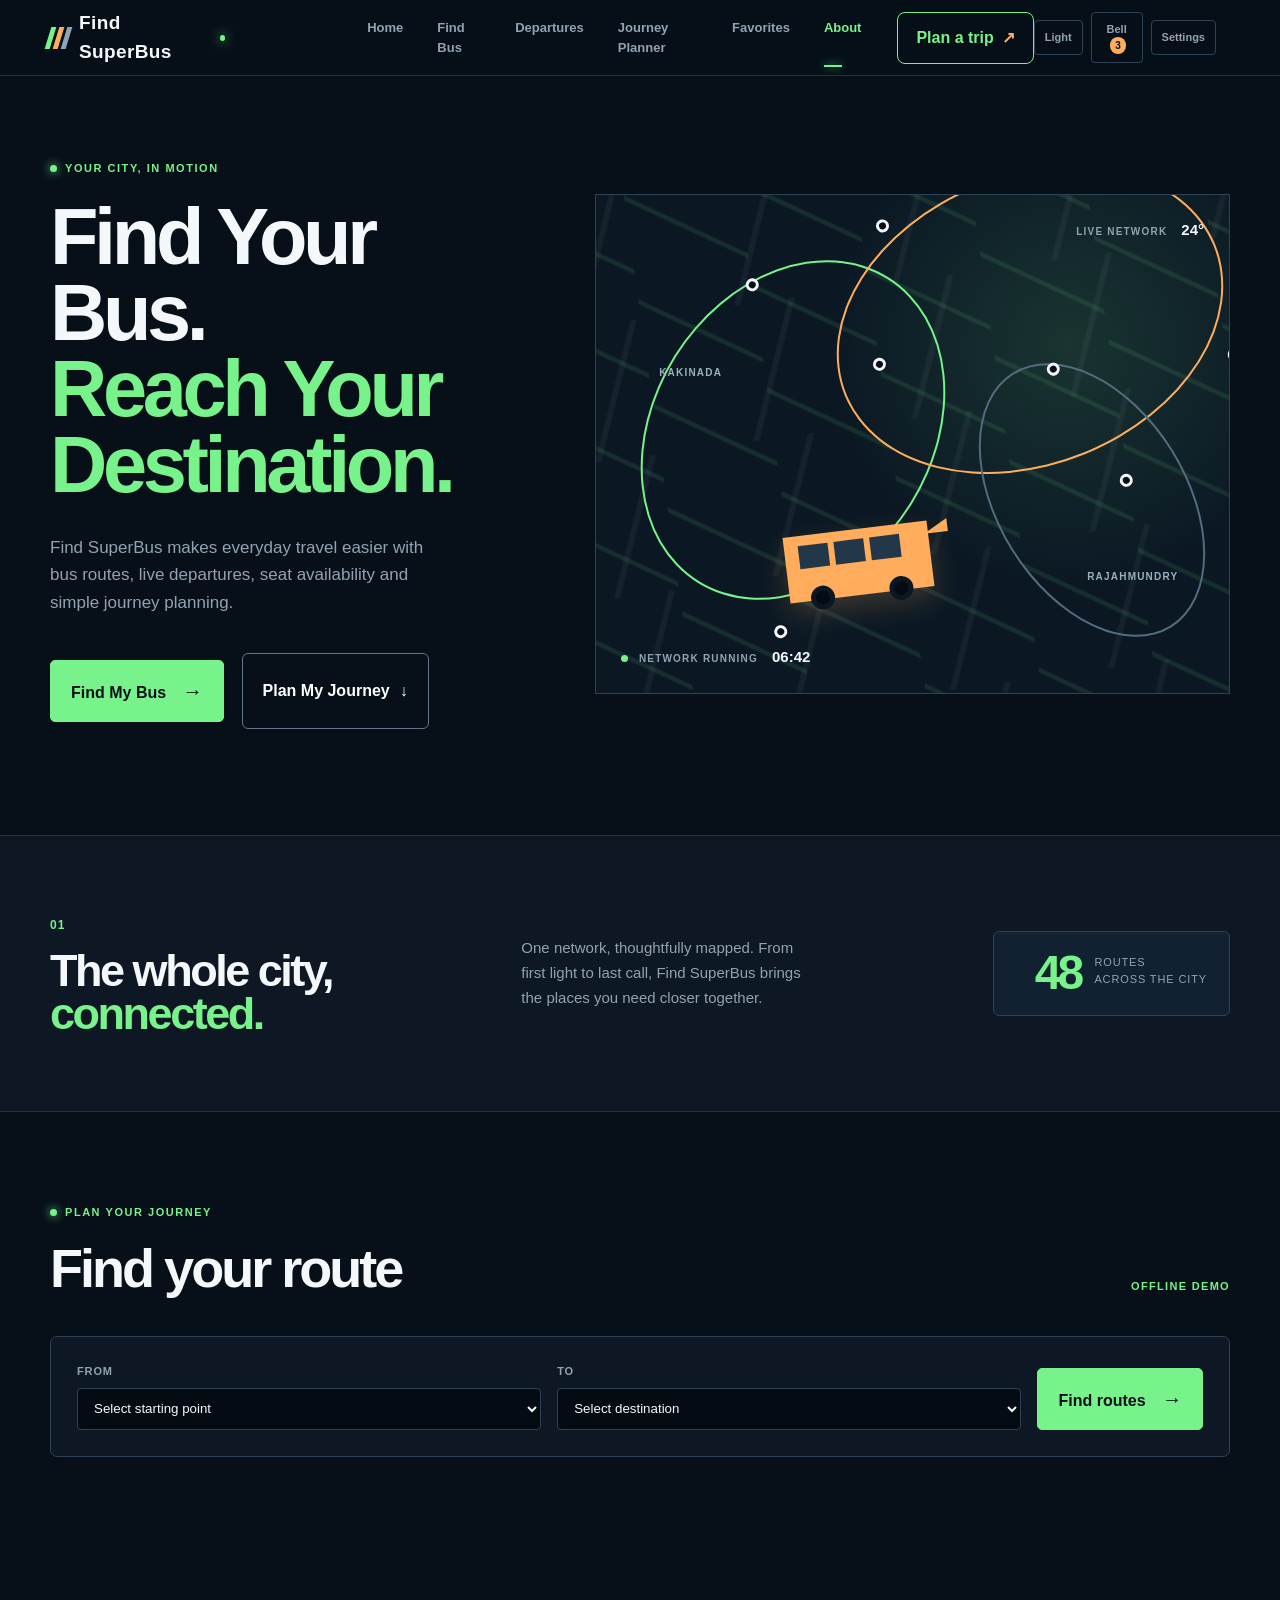
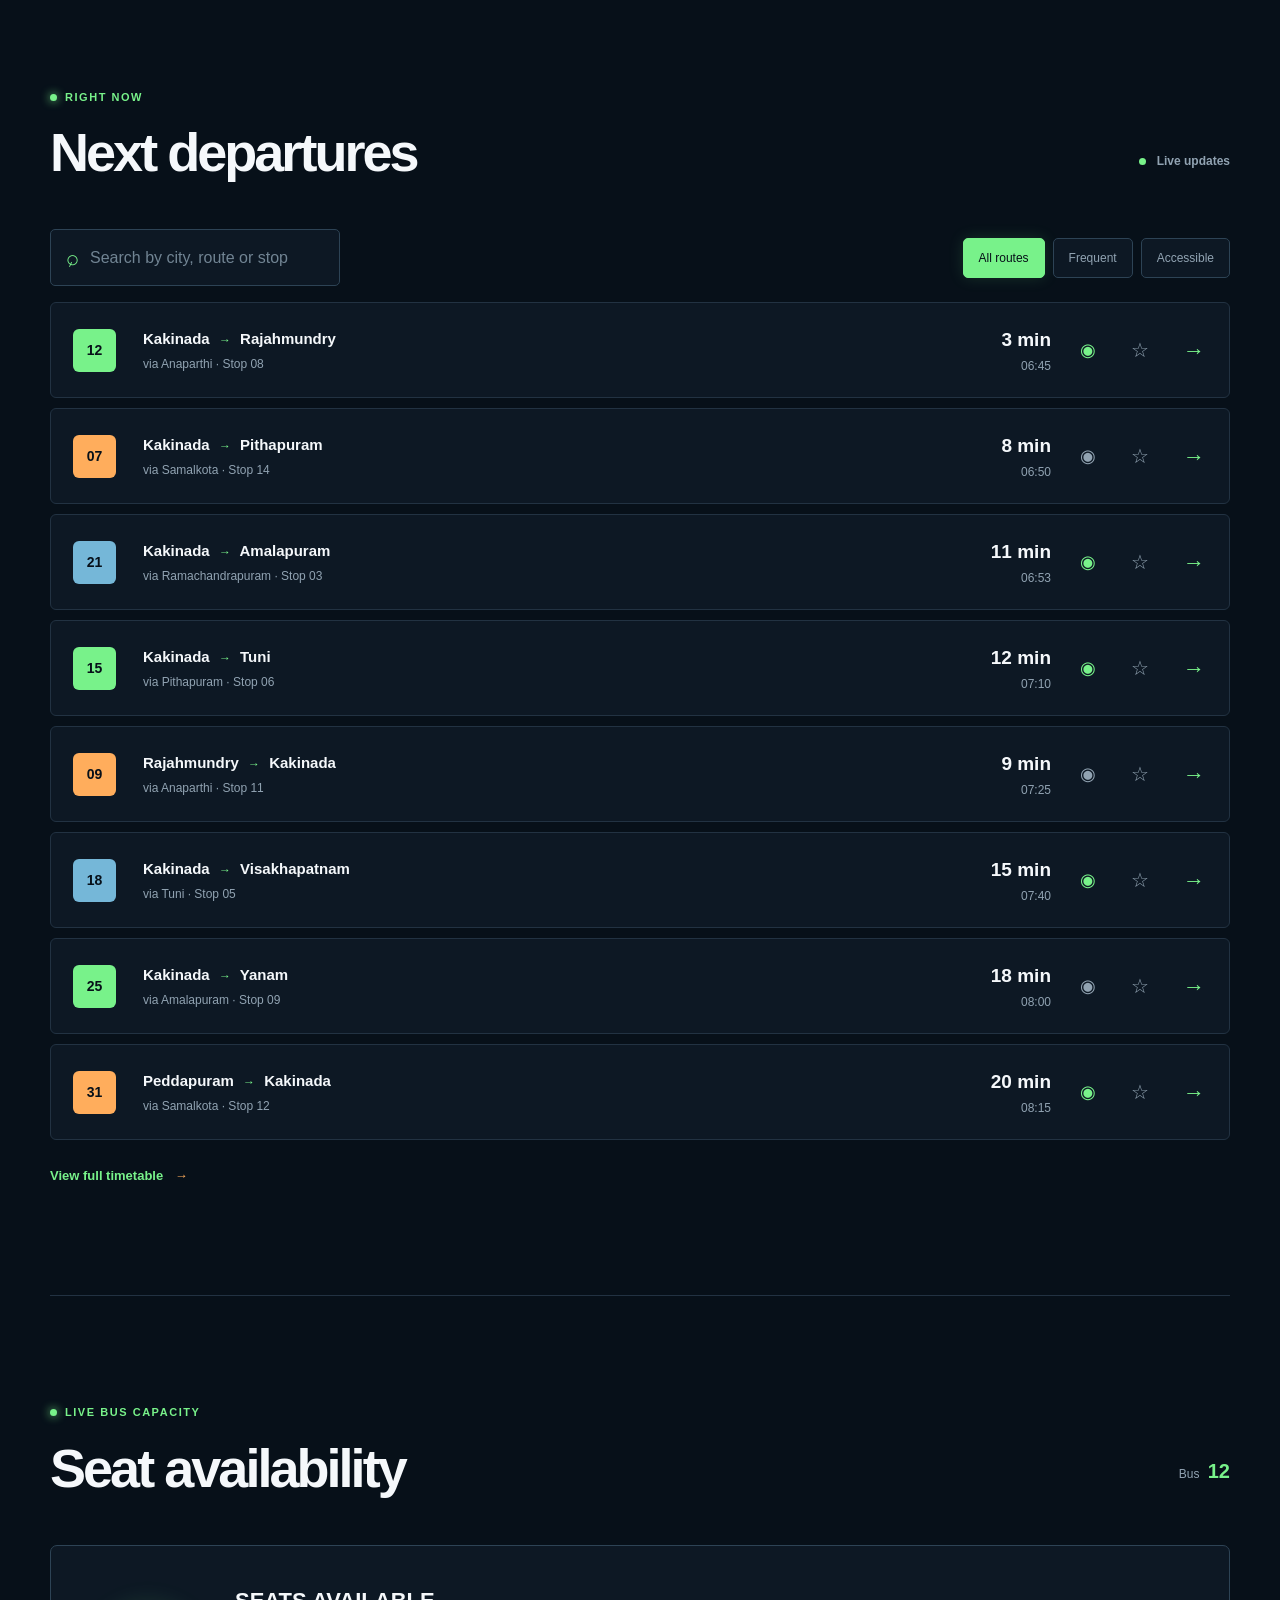
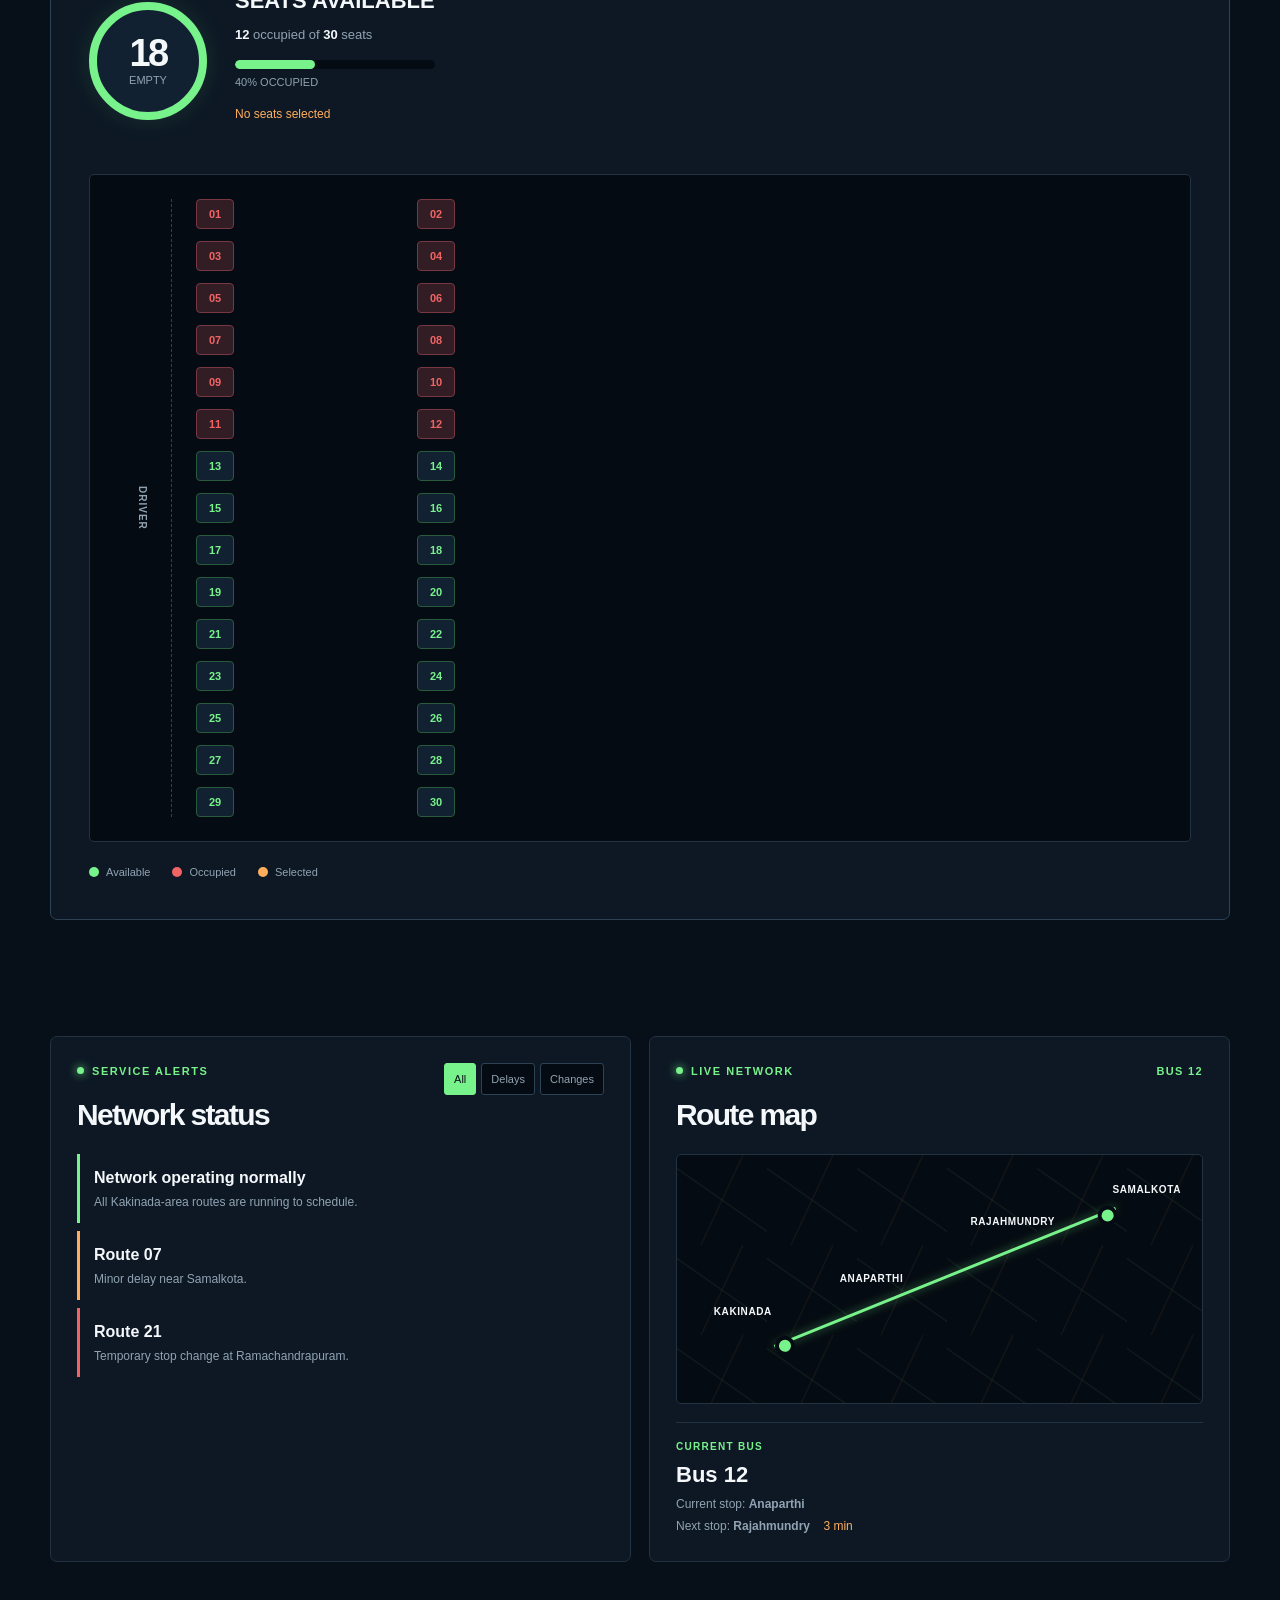
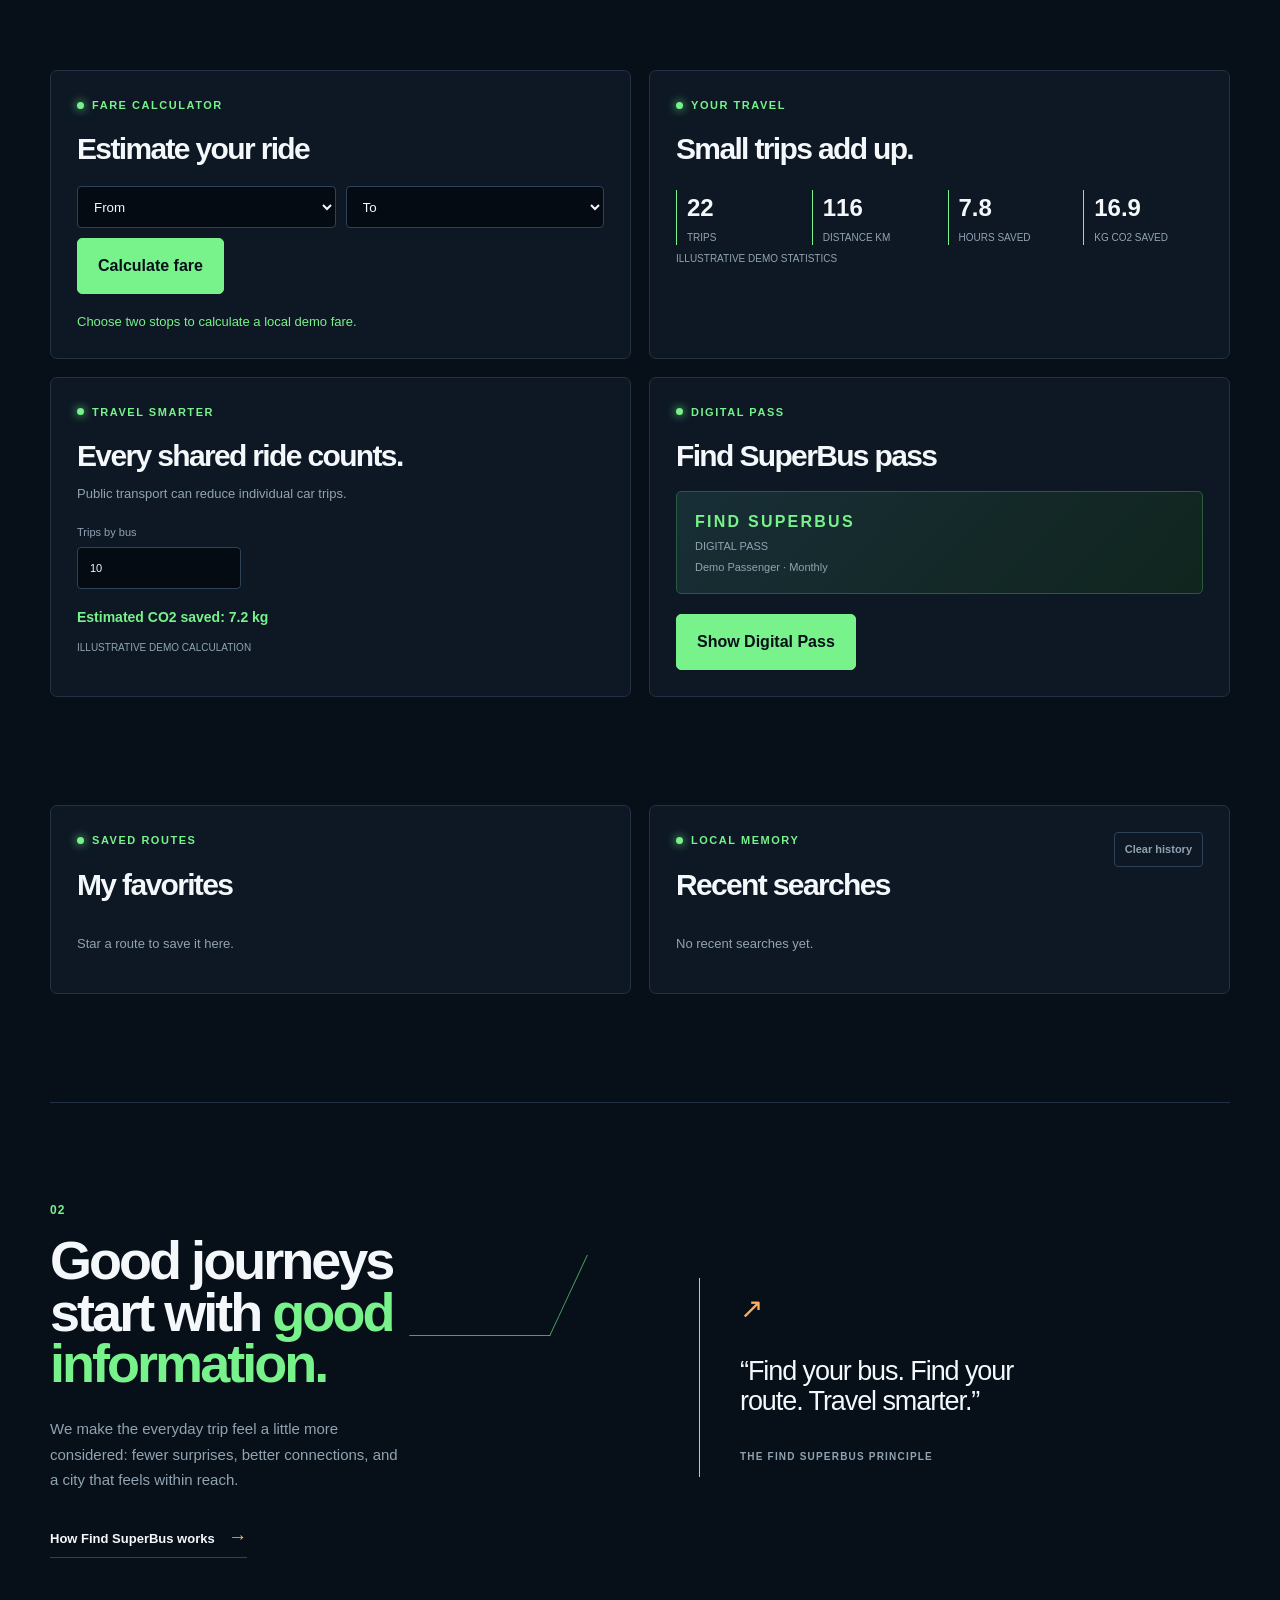
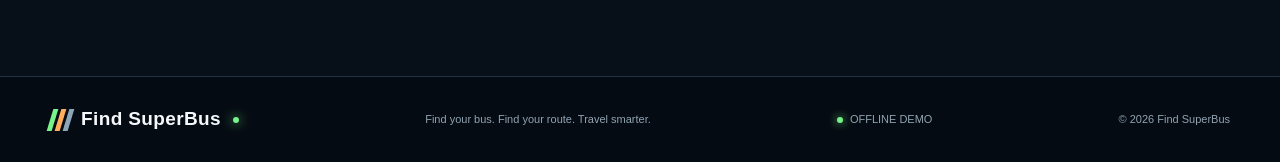
==== commit 91d86a51: "Update nearby Kakinada bus locations" ====
--- a/index.html
+++ b/index.html
@@ -51,9 +51,9 @@
         <div class="route route-one"><span class="route-node"></span><span class="route-node"></span><span class="route-node"></span></div>
         <div class="route route-two"><span class="route-node"></span><span class="route-node"></span></div>
         <div class="route route-three"><span class="route-node"></span><span class="route-node"></span><span class="route-node"></span></div>
-        <div class="map-place place-one">NORTH LOOP</div>
-        <div class="map-place place-two">CENTRAL</div>
-        <div class="map-place place-three">RIVER MARKET</div>
+        <div class="map-place place-one">KAKINADA</div>
+        <div class="map-place place-two">ANAPARTHI</div>
+        <div class="map-place place-three">RAJAHMUNDRY</div>
         <div class="bus-illustration"><span class="bus-window window-one"></span><span class="bus-window window-two"></span><span class="bus-window window-three"></span><span class="bus-wheel wheel-one"></span><span class="bus-wheel wheel-two"></span></div>
         <div class="visual-label label-bottom"><span class="status-pulse"></span> NETWORK RUNNING <strong>06:42</strong></div>
       </div>
@@ -83,18 +83,33 @@
         <div class="live-indicator"><span></span> Live updates</div>
       </div>
       <div class="schedule-tools">
-        <label class="search-box"><span aria-hidden="true">&#8981;</span><input id="route-search" type="search" placeholder="Search by route or stop" aria-label="Search by route or stop"></label>
+        <label class="search-box"><span aria-hidden="true">&#8981;</span><input id="route-search" type="search" placeholder="Search by city, route or stop" aria-label="Search by city, route or stop"></label>
         <div class="filter-tabs" role="group" aria-label="Filter departures"><button class="filter-tab active" data-filter="all" type="button">All routes</button><button class="filter-tab" data-filter="frequent" type="button">Frequent</button><button class="filter-tab" data-filter="accessible" type="button">Accessible</button></div>
       </div>
       <div class="departure-list" id="departure-list">
         <article class="departure-row" data-route="12" data-tags="frequent accessible">
-          <div class="route-badge badge-coral">12</div><div class="departure-info"><strong>Harbor Point <span>&#8594;</span> North Loop</strong><span>via Central Station &middot; Stop 08</span></div><div class="departure-time"><strong data-minutes="3">3 min</strong><span>06:45</span></div><div class="accessibility" aria-label="Wheelchair accessible">&#9673;</div><button class="favorite-button" data-favorite="12" aria-label="Favorite bus 12" type="button">&#9734;</button><button class="row-arrow" aria-label="View route 12" type="button">&#8594;</button>
+          <div class="route-badge badge-coral">12</div><div class="departure-info"><strong>Kakinada <span>&#8594;</span> Rajahmundry</strong><span>via Anaparthi &middot; Stop 08</span></div><div class="departure-time"><strong data-minutes="3">3 min</strong><span>06:45</span></div><div class="accessibility" aria-label="Wheelchair accessible">&#9673;</div><button class="favorite-button" data-favorite="12" aria-label="Favorite bus 12" type="button">&#9734;</button><button class="row-arrow" aria-label="View route 12" type="button">&#8594;</button>
         </article>
         <article class="departure-row" data-route="7" data-tags="frequent">
-          <div class="route-badge badge-yellow">07</div><div class="departure-info"><strong>River Market <span>&#8594;</span> East Gardens</strong><span>via Old Town &middot; Stop 14</span></div><div class="departure-time"><strong data-minutes="8">8 min</strong><span>06:50</span></div><div class="accessibility muted" aria-label="Limited accessibility">&#9673;</div><button class="favorite-button" data-favorite="7" aria-label="Favorite bus 7" type="button">&#9734;</button><button class="row-arrow" aria-label="View route 7" type="button">&#8594;</button>
+          <div class="route-badge badge-yellow">07</div><div class="departure-info"><strong>Kakinada <span>&#8594;</span> Pithapuram</strong><span>via Samalkota &middot; Stop 14</span></div><div class="departure-time"><strong data-minutes="8">8 min</strong><span>06:50</span></div><div class="accessibility muted" aria-label="Limited accessibility">&#9673;</div><button class="favorite-button" data-favorite="7" aria-label="Favorite bus 7" type="button">&#9734;</button><button class="row-arrow" aria-label="View route 7" type="button">&#8594;</button>
         </article>
         <article class="departure-row" data-route="21" data-tags="accessible">
-          <div class="route-badge badge-blue">21</div><div class="departure-info"><strong>West Avenue <span>&#8594;</span> Hilltop</strong><span>via Civic Hall &middot; Stop 03</span></div><div class="departure-time"><strong data-minutes="11">11 min</strong><span>06:53</span></div><div class="accessibility" aria-label="Wheelchair accessible">&#9673;</div><button class="favorite-button" data-favorite="21" aria-label="Favorite bus 21" type="button">&#9734;</button><button class="row-arrow" aria-label="View route 21" type="button">&#8594;</button>
+          <div class="route-badge badge-blue">21</div><div class="departure-info"><strong>Kakinada <span>&#8594;</span> Amalapuram</strong><span>via Ramachandrapuram &middot; Stop 03</span></div><div class="departure-time"><strong data-minutes="11">11 min</strong><span>06:53</span></div><div class="accessibility" aria-label="Wheelchair accessible">&#9673;</div><button class="favorite-button" data-favorite="21" aria-label="Favorite bus 21" type="button">&#9734;</button><button class="row-arrow" aria-label="View route 21" type="button">&#8594;</button>
+        </article>
+        <article class="departure-row" data-route="15" data-tags="frequent accessible">
+          <div class="route-badge badge-coral">15</div><div class="departure-info"><strong>Kakinada <span>&#8594;</span> Tuni</strong><span>via Pithapuram &middot; Stop 06</span></div><div class="departure-time"><strong data-minutes="12">12 min</strong><span>07:10</span></div><div class="accessibility" aria-label="Wheelchair accessible">&#9673;</div><button class="favorite-button" data-favorite="15" aria-label="Favorite bus 15" type="button">&#9734;</button><button class="row-arrow" aria-label="View route 15" type="button">&#8594;</button>
+        </article>
+        <article class="departure-row" data-route="9" data-tags="frequent">
+          <div class="route-badge badge-yellow">09</div><div class="departure-info"><strong>Rajahmundry <span>&#8594;</span> Kakinada</strong><span>via Anaparthi &middot; Stop 11</span></div><div class="departure-time"><strong data-minutes="9">9 min</strong><span>07:25</span></div><div class="accessibility muted" aria-label="Limited accessibility">&#9673;</div><button class="favorite-button" data-favorite="9" aria-label="Favorite bus 9" type="button">&#9734;</button><button class="row-arrow" aria-label="View route 9" type="button">&#8594;</button>
+        </article>
+        <article class="departure-row" data-route="18" data-tags="accessible frequent">
+          <div class="route-badge badge-blue">18</div><div class="departure-info"><strong>Kakinada <span>&#8594;</span> Visakhapatnam</strong><span>via Tuni &middot; Stop 05</span></div><div class="departure-time"><strong data-minutes="15">15 min</strong><span>07:40</span></div><div class="accessibility" aria-label="Wheelchair accessible">&#9673;</div><button class="favorite-button" data-favorite="18" aria-label="Favorite bus 18" type="button">&#9734;</button><button class="row-arrow" aria-label="View route 18" type="button">&#8594;</button>
+        </article>
+        <article class="departure-row" data-route="25" data-tags="frequent">
+          <div class="route-badge badge-coral">25</div><div class="departure-info"><strong>Kakinada <span>&#8594;</span> Yanam</strong><span>via Amalapuram &middot; Stop 09</span></div><div class="departure-time"><strong data-minutes="18">18 min</strong><span>08:00</span></div><div class="accessibility muted" aria-label="Limited accessibility">&#9673;</div><button class="favorite-button" data-favorite="25" aria-label="Favorite bus 25" type="button">&#9734;</button><button class="row-arrow" aria-label="View route 25" type="button">&#8594;</button>
+        </article>
+        <article class="departure-row" data-route="31" data-tags="accessible">
+          <div class="route-badge badge-yellow">31</div><div class="departure-info"><strong>Peddapuram <span>&#8594;</span> Kakinada</strong><span>via Samalkota &middot; Stop 12</span></div><div class="departure-time"><strong data-minutes="20">20 min</strong><span>08:15</span></div><div class="accessibility" aria-label="Wheelchair accessible">&#9673;</div><button class="favorite-button" data-favorite="31" aria-label="Favorite bus 31" type="button">&#9734;</button><button class="row-arrow" aria-label="View route 31" type="button">&#8594;</button>
         </article>
       </div>
       <p class="no-results" id="no-results" hidden>No departures match that search.</p>
@@ -142,8 +157,8 @@
       </div>
       <div class="dashboard-panel route-map-panel" id="route-map">
         <div class="panel-heading"><div><p class="eyebrow"><span class="eyebrow-dot"></span> Live network</p><h2>Route map</h2></div><span class="demo-label">BUS <strong id="map-bus">12</strong></span></div>
-        <div class="offline-map"><div class="map-line"></div><div class="map-station station-harbor">Harbor Point</div><div class="map-station station-central">Central Station</div><div class="map-station station-loop">North Loop</div><div class="map-station station-market">River Market</div></div>
-        <div class="next-stop"><span>CURRENT BUS</span><strong>Bus <b id="next-bus">12</b></strong><p>Current stop: <b id="current-stop">Central Station</b></p><p>Next stop: <b id="next-stop-name">North Loop</b> <em id="next-eta">3 min</em></p></div>
+        <div class="offline-map"><div class="map-line"></div><div class="map-station station-harbor">Kakinada</div><div class="map-station station-central">Anaparthi</div><div class="map-station station-loop">Rajahmundry</div><div class="map-station station-market">Samalkota</div></div>
+        <div class="next-stop"><span>CURRENT BUS</span><strong>Bus <b id="next-bus">12</b></strong><p>Current stop: <b id="current-stop">Anaparthi</b></p><p>Next stop: <b id="next-stop-name">Rajahmundry</b> <em id="next-eta">3 min</em></p></div>
       </div>
     </section>
 
@@ -166,7 +181,7 @@
   </main>
 
   <div class="modal-backdrop" id="bus-detail-modal" hidden>
-    <section class="modal-card" role="dialog" aria-modal="true" aria-labelledby="detail-title"><button class="modal-close" data-close-modal="bus-detail-modal" type="button" aria-label="Close bus details">&times;</button><p class="eyebrow"><span class="eyebrow-dot"></span> Find SuperBus details</p><h2 id="detail-title">Bus 12</h2><p class="modal-route" id="detail-route">Harbor Point &rarr; North Loop</p><dl class="detail-list"><div><dt>Via</dt><dd id="detail-via">Central Station</dd></div><div><dt>Stop</dt><dd id="detail-stop">08</dd></div><div><dt>Next departure</dt><dd id="detail-time">06:45</dd></div><div><dt>Travel time</dt><dd id="detail-duration">18 minutes</dd></div><div><dt>Fare</dt><dd id="detail-fare">₹20</dd></div><div><dt>Accessibility</dt><dd id="detail-accessibility">Wheelchair accessible</dd></div></dl><p class="detail-seats" id="detail-seats">18 available / 30 total</p><div class="modal-actions"><button class="button button-dark" id="detail-view-seats" type="button">View Seats</button><button class="text-button" id="detail-favorite" type="button">Add Favorite</button></div></section>
+    <section class="modal-card" role="dialog" aria-modal="true" aria-labelledby="detail-title"><button class="modal-close" data-close-modal="bus-detail-modal" type="button" aria-label="Close bus details">&times;</button><p class="eyebrow"><span class="eyebrow-dot"></span> Find SuperBus details</p><h2 id="detail-title">Bus 12</h2><p class="modal-route" id="detail-route">Kakinada &rarr; Rajahmundry</p><dl class="detail-list"><div><dt>Via</dt><dd id="detail-via">Anaparthi</dd></div><div><dt>Stop</dt><dd id="detail-stop">08</dd></div><div><dt>Next departure</dt><dd id="detail-time">06:45</dd></div><div><dt>Travel time</dt><dd id="detail-duration">18 minutes</dd></div><div><dt>Fare</dt><dd id="detail-fare">₹20</dd></div><div><dt>Accessibility</dt><dd id="detail-accessibility">Wheelchair accessible</dd></div></dl><p class="detail-seats" id="detail-seats">18 available / 30 total</p><div class="modal-actions"><button class="button button-dark" id="detail-view-seats" type="button">View Seats</button><button class="text-button" id="detail-favorite" type="button">Add Favorite</button></div></section>
   </div>
   <div class="modal-backdrop" id="pass-modal" hidden><section class="modal-card pass-modal-card" role="dialog" aria-modal="true" aria-labelledby="pass-title"><button class="modal-close" data-close-modal="pass-modal" type="button" aria-label="Close digital pass">&times;</button><p class="eyebrow"><span class="eyebrow-dot"></span> Digital pass</p><h2 id="pass-title">FIND SUPERBUS</h2><div class="pass-large"><strong>DIGITAL BUS PASS</strong><span>Demo Passenger</span><span>Monthly Pass &middot; Valid until 30 Sep 2026</span><span>Pass ID: FSB-2026-001</span></div><button class="button button-dark" data-close-modal="pass-modal" type="button">Close</button></section></div>
   <aside class="side-panel" id="notifications-panel" hidden><div class="panel-heading"><div><p class="eyebrow"><span class="eyebrow-dot"></span> Inbox</p><h2>Notifications</h2></div><button class="modal-close" data-close-panel="notifications-panel" type="button" aria-label="Close notifications">&times;</button></div><div id="notification-list" class="notification-list"></div><button class="text-button" id="mark-read" type="button">Mark all as read</button></aside>
--- a/styles.css
+++ b/styles.css
@@ -33,16 +33,16 @@
 .brand-mark span { background: var(--green); display: block; height: 22px; width: 5px; }
 .brand-mark span:nth-child(2) { background: var(--orange); }
 .brand-mark span:nth-child(3) { background: #8da5b8; }
-.main-nav { display: flex; gap: 34px; margin-left: 12%; }
+.main-nav { display: flex; gap: 34px; margin-left: 12%; margin-right: 18px; }
 .main-nav a { color: var(--muted); font-size: 13px; font-weight: 600; position: relative; transition: color .2s ease; }
 .main-nav a:hover, .main-nav a.active { color: var(--green); }
 .main-nav a.active::after { background: var(--green); bottom: -10px; box-shadow: 0 0 9px rgba(120, 242, 138, .7); content: ""; height: 2px; left: 0; position: absolute; width: 18px; }
 .mobile-nav-action { background: transparent; border: 0; color: var(--muted); cursor: pointer; display: none; font-size: 13px; font-weight: 600; padding: 0; text-align: left; }
 .mobile-nav-action:hover { color: var(--green); }
 .header-action, .button { cursor: pointer; font-weight: 700; transition: background .2s ease, border-color .2s ease, box-shadow .2s ease, transform .2s ease; }
-.header-action { background: transparent; border: 1px solid var(--green); border-radius: 5px; color: var(--green); padding: 9px 15px; }
+.header-action { align-items: center; background: transparent; border: 1px solid var(--green); border-radius: 8px; box-sizing: border-box; color: var(--green); display: inline-flex; flex-shrink: 0; font-size: 16px; gap: 8px; height: 52px; justify-content: center; margin-left: 18px; padding: 0 18px; white-space: nowrap; }
 .header-action:hover { background: var(--green); box-shadow: 0 0 20px rgba(120, 242, 138, .22); color: var(--bg); transform: translateY(-2px); }
-.header-action span { color: var(--orange); margin-left: 7px; }
+.header-action span { color: var(--orange); }
 .menu-toggle { background: transparent; border: 0; display: none; padding: 8px; }
 .menu-toggle span { background: var(--text); display: block; height: 2px; margin: 5px 0; width: 24px; }
 
@@ -61,6 +61,9 @@
 .text-link { border-bottom: 1px solid var(--line-bright); color: var(--text); display: inline-block; font-size: 13px; font-weight: 700; padding-bottom: 6px; transition: border-color .2s ease, color .2s ease; }
 .text-link:hover { border-color: var(--green); color: var(--green); }
 .text-link span { color: var(--orange); font-size: 19px; margin-left: 10px; }
+.text-button-link { align-items: center; background: transparent; border: 1px solid #64748b; border-radius: 6px; box-sizing: border-box; color: #fff; display: inline-flex; font-size: 16px; gap: 10px; height: 76px; justify-content: center; line-height: 1.2; min-width: 175px; padding: 0 20px; text-align: center; transition: all .2s ease; white-space: nowrap; }
+.text-button-link:hover { background: rgba(114, 242, 139, .08); border-color: #72f28b; color: #72f28b; transform: translateY(-2px); }
+.text-button-link span { color: inherit; font-size: inherit; margin-left: 0; }
 
 .hero-visual { animation: fade-up .7s .12s ease both; background: #0b1824; border: 1px solid var(--line-bright); height: 500px; overflow: hidden; position: relative; }
 .hero-visual::before { background: radial-gradient(circle, rgba(120, 242, 138, .13), transparent 65%); content: ""; height: 520px; position: absolute; right: -100px; top: -110px; width: 520px; }
@@ -107,6 +110,14 @@
   .about { display: block; padding-bottom: 80px; padding-top: 68px; }.about-card::after { right: 0; top: 12%; }.about-note { margin: 70px 0 0; }.footer-inner { align-items: flex-start; flex-direction: column; gap: 14px; }
 }
 
+@media (max-width: 600px) {
+  .text-button-link { font-size: 14px; height: 60px; min-width: 150px; padding: 0 14px; }
+}
+
+@media (min-width: 761px) and (max-width: 900px) {
+  .header-action { font-size: 14px; height: 46px; padding: 0 14px; }
+}
+
 .header-tools { align-items: center; display: flex; gap: 8px; margin-left: auto; margin-right: 16px; }
 .icon-button, .text-button { background: transparent; border: 1px solid var(--line-bright); border-radius: 4px; color: var(--muted); cursor: pointer; font-size: 11px; font-weight: 700; padding: 8px 10px; transition: border-color .2s ease, color .2s ease, background .2s ease; }
 .icon-button:hover, .text-button:hover { border-color: var(--green); color: var(--green); }
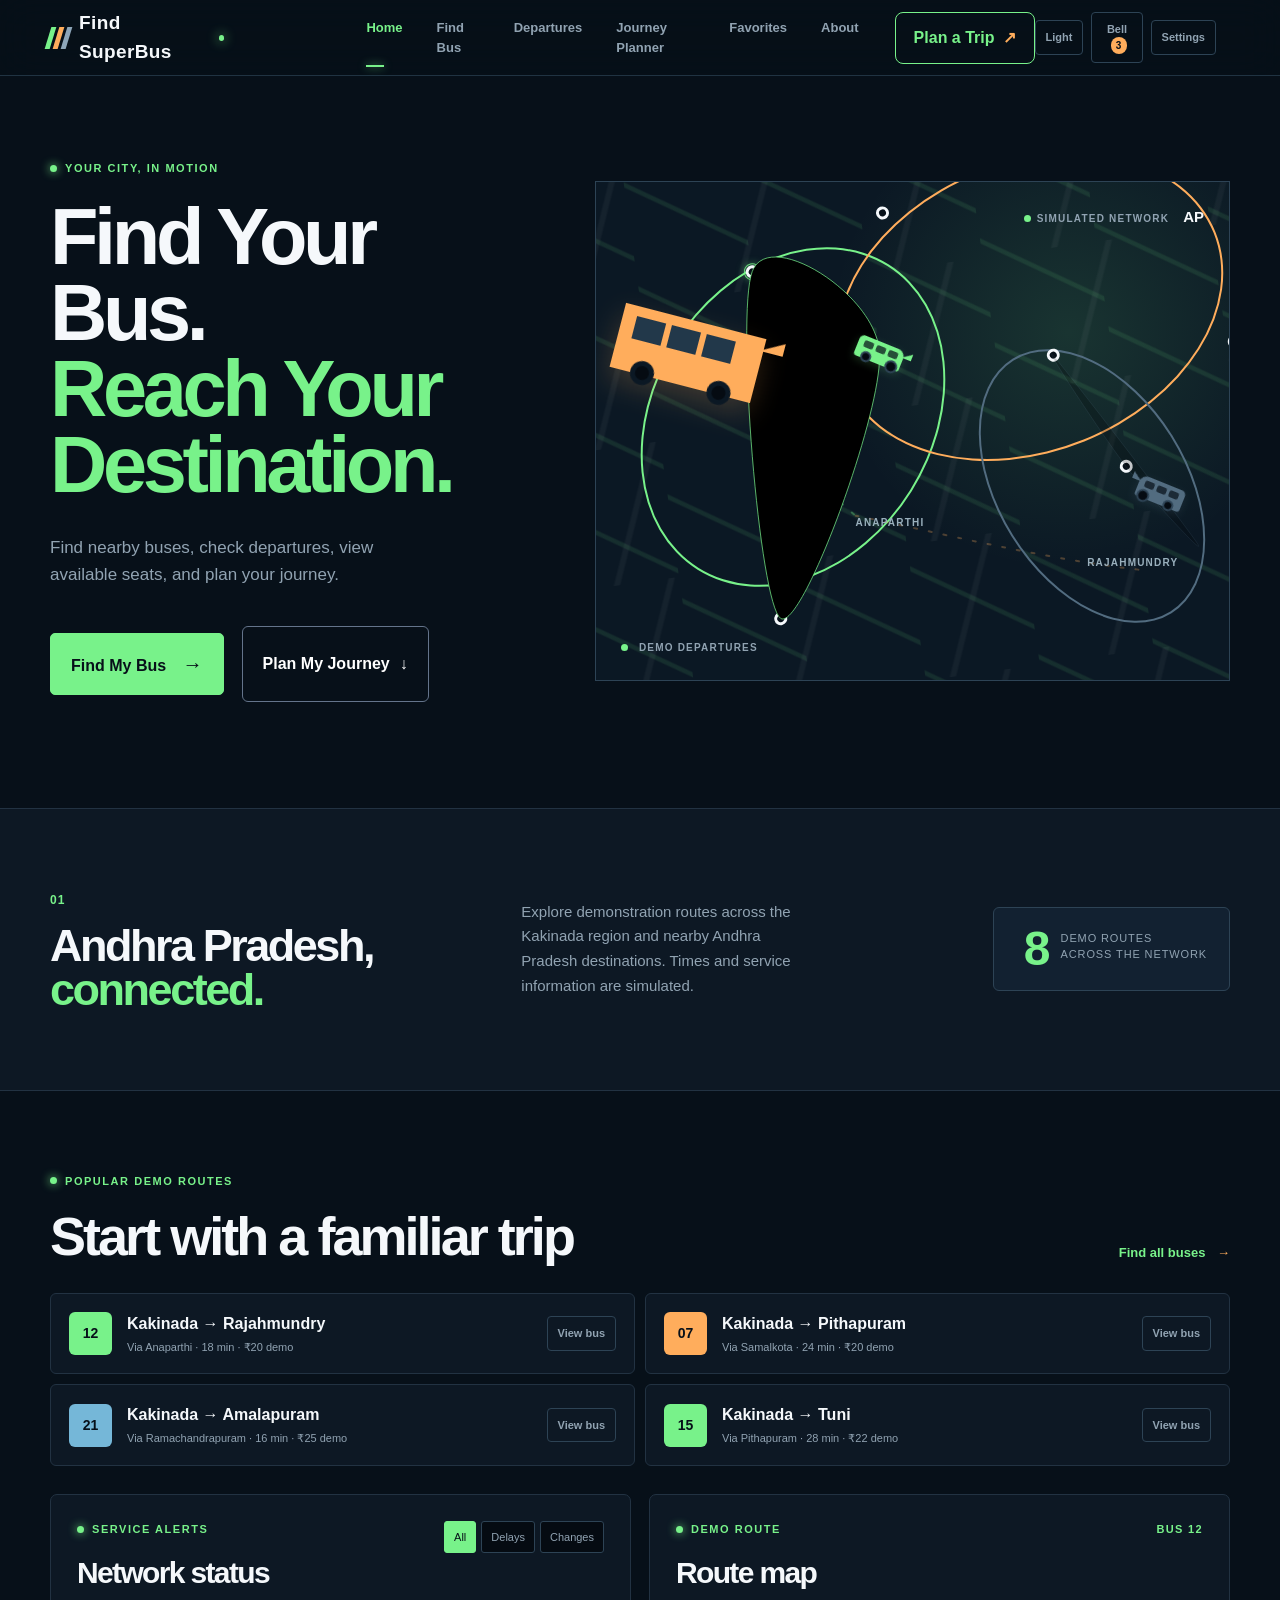
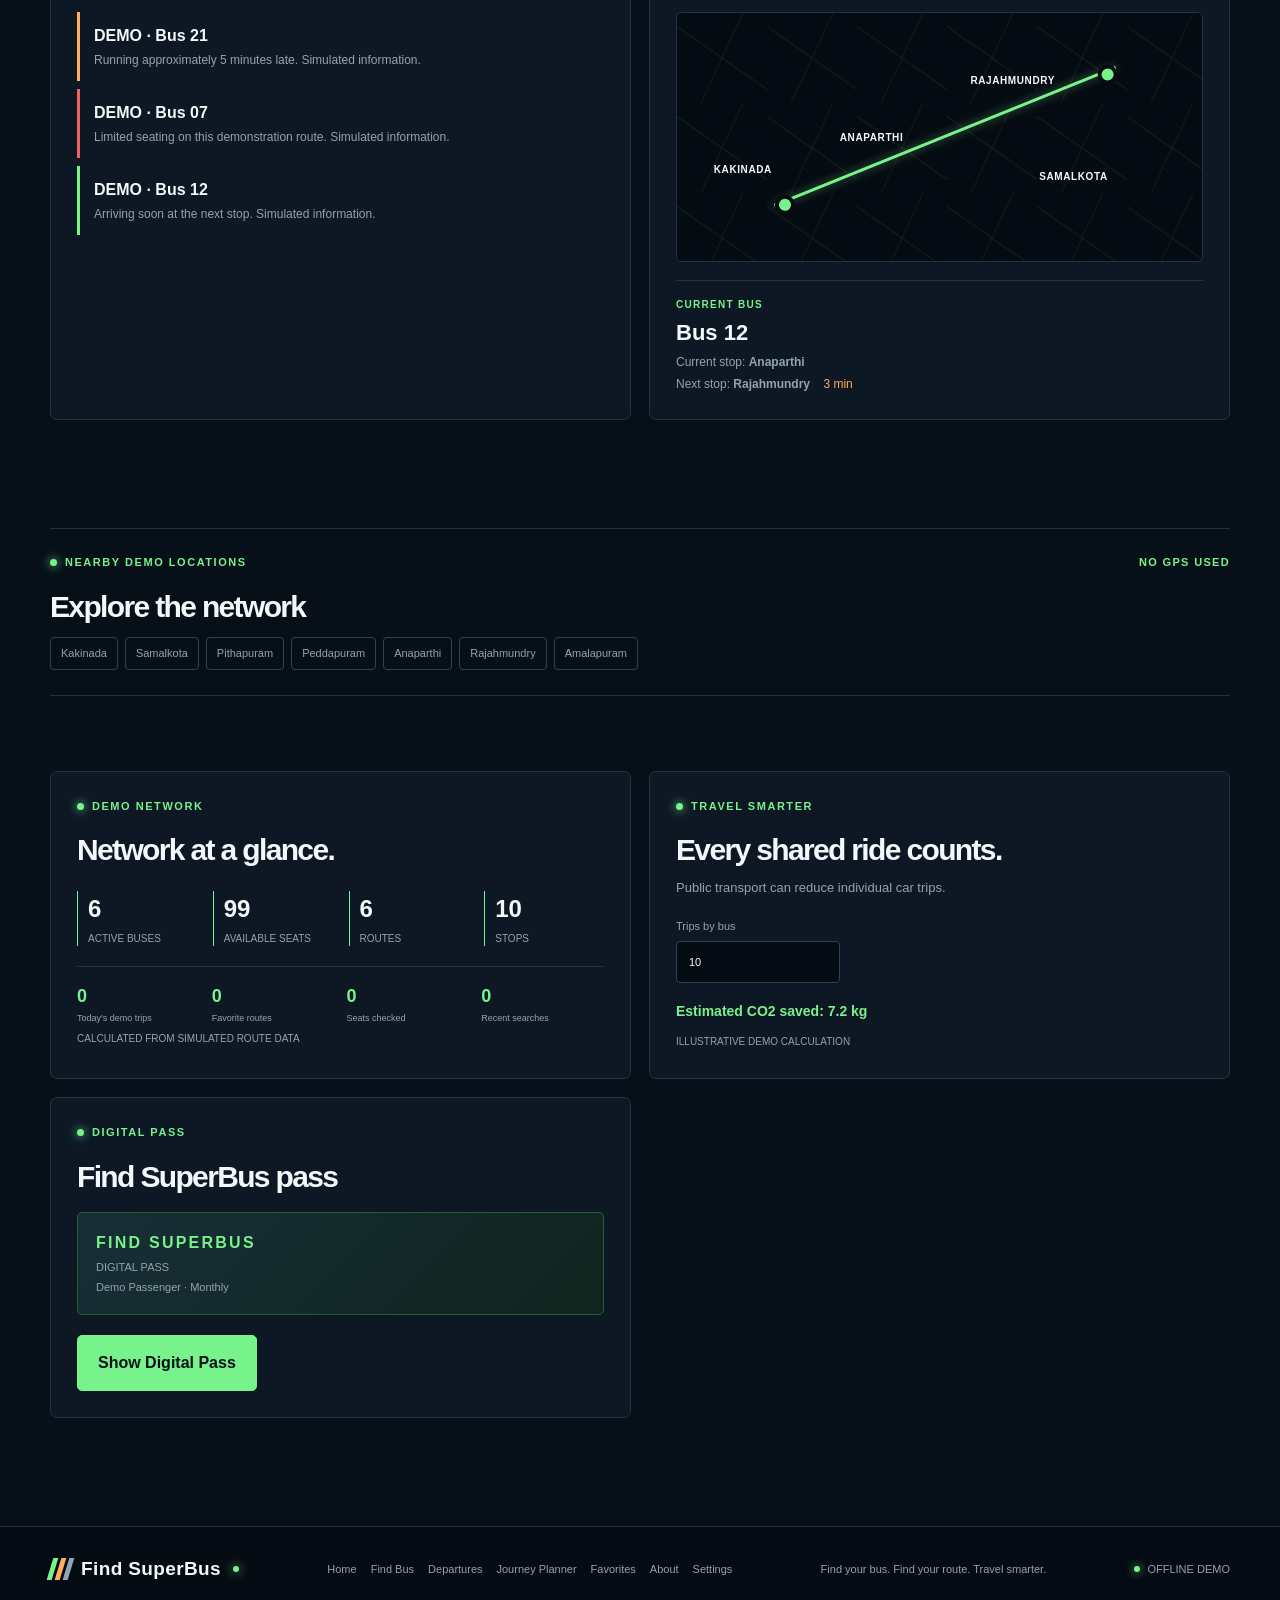
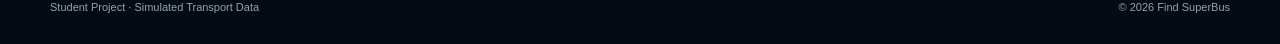
==== commit fa10380d: "Upgrade Find SuperBus multi-page website" ====
--- a/index.html
+++ b/index.html
@@ -9,145 +9,63 @@
 
   <link rel="stylesheet" href="styles.css">
 </head>
-<body>
+<body data-page="home">
   <div class="app-loader" id="app-loader"><strong>FIND SUPERBUS</strong><span>Finding your network...</span></div>
-  <header class="site-header">
-    <a class="brand" href="#top" aria-label="Find SuperBus home">
-      <span class="brand-mark"><span></span><span></span><span></span></span>
-      <span>Find SuperBus</span>
-    </a>
-    <nav class="main-nav" aria-label="Main navigation">
-      <a class="active" href="#top">Home</a>
-      <a href="#departures">Find Bus</a>
-      <a href="#departures">Departures</a>
-      <a href="#journey-planner">Journey Planner</a>
-      <a href="#favorites">Favorites</a>
-      <a href="#about">About</a>
-      <button class="mobile-nav-action" data-open-panel="settings-panel" type="button">Settings</button>
-    </nav>
-    <button class="header-action" type="button" data-scroll-target="#journey-planner">Plan a trip <span aria-hidden="true">&#8599;</span></button>
-    <div class="header-tools">
-      <button class="icon-button" id="theme-toggle" type="button" aria-label="Switch theme">Light</button>
-      <button class="icon-button" id="notifications-toggle" type="button" aria-label="Open notifications">Bell <span class="notification-count" id="notification-count">3</span></button>
-      <button class="icon-button" id="settings-toggle" type="button" aria-label="Open settings">Settings</button>
-    </div>
-    <button class="menu-toggle" type="button" aria-label="Open menu" aria-expanded="false"><span></span><span></span></button>
-  </header>
+  <div id="site-header"></div>
 
   <main id="top">
     <section class="hero section-wrap">
       <div class="hero-copy">
         <p class="eyebrow"><span class="eyebrow-dot"></span> Your city, in motion</p>
         <h1>Find Your Bus.<br><em>Reach Your Destination.</em></h1>
-        <p class="hero-intro">Find SuperBus makes everyday travel easier with bus routes, live departures, seat availability and simple journey planning.</p>
+        <p class="hero-intro">Find nearby buses, check departures, view available seats, and plan your journey.</p>
         <div class="hero-actions">
-          <button class="button button-dark" type="button" data-scroll-target="#departures">Find My Bus <span aria-hidden="true">&#8594;</span></button>
-          <button class="text-link text-button-link" type="button" data-scroll-target="#journey-planner">Plan My Journey <span aria-hidden="true">&#8595;</span></button>
+          <button class="button button-dark" id="find-my-bus" type="button">Find My Bus <span aria-hidden="true">&#8594;</span></button>
+          <a class="text-link text-button-link" href="journey-planner.html">Plan My Journey <span aria-hidden="true">&#8595;</span></a>
+        </div>
+        <div class="hero-quick-search" id="hero-quick-search" hidden>
+          <label>From<select id="quick-from"><option value="">Choose origin</option></select></label>
+          <label>To<select id="quick-to"><option value="">Choose destination</option></select></label>
+          <button class="button button-dark" id="quick-find-buses" type="button">Find Buses <span aria-hidden="true">&#8594;</span></button>
+          <p id="quick-search-feedback" role="status" hidden></p>
         </div>
       </div>
       <div class="hero-visual" aria-label="Illustrated city bus route map">
-        <div class="visual-label label-top">LIVE NETWORK <strong>24°</strong></div>
+        <div class="visual-label label-top"><span class="status-pulse"></span> SIMULATED NETWORK <strong>AP</strong></div>
         <div class="map-grid"></div>
-        <div class="route route-one"><span class="route-node"></span><span class="route-node"></span><span class="route-node"></span></div>
+        <div class="route route-one"><span class="route-node" data-main-stop="0"></span><span class="route-node"></span><span class="route-node" data-main-stop="1"></span></div>
         <div class="route route-two"><span class="route-node"></span><span class="route-node"></span></div>
-        <div class="route route-three"><span class="route-node"></span><span class="route-node"></span><span class="route-node"></span></div>
-        <div class="map-place place-one">KAKINADA</div>
-        <div class="map-place place-two">ANAPARTHI</div>
-        <div class="map-place place-three">RAJAHMUNDRY</div>
-        <div class="bus-illustration"><span class="bus-window window-one"></span><span class="bus-window window-two"></span><span class="bus-window window-three"></span><span class="bus-wheel wheel-one"></span><span class="bus-wheel wheel-two"></span></div>
-        <div class="visual-label label-bottom"><span class="status-pulse"></span> NETWORK RUNNING <strong>06:42</strong></div>
+        <div class="route route-three"><span class="route-node"></span><span class="route-node" data-main-stop="2"></span><span class="route-node"></span></div>
+        <svg class="bus-route-overlay" viewBox="0 0 1000 600" preserveAspectRatio="none" aria-hidden="true">
+          <path class="bus-route-leg bus-route-leg-one"></path>
+          <path class="bus-route-leg bus-route-leg-two"></path>
+          <path class="bus-secondary-route bus-secondary-route-green"></path>
+          <path class="bus-secondary-route bus-secondary-route-blue"></path>
+        </svg>
+        <div class="map-place place-one" data-main-stop="0">KAKINADA</div>
+        <div class="map-place place-two" data-main-stop="1">ANAPARTHI</div>
+        <div class="map-place place-three" data-main-stop="2">RAJAHMUNDRY</div>
+        <button class="bus-motion-position main-bus-position" type="button" title="Bus 12 · Kakinada → Rajahmundry" aria-label="Bus 12 · Moving from Kakinada to Rajahmundry" aria-pressed="false">
+          <span class="bus-illustration" aria-hidden="true"><span class="bus-window window-one"></span><span class="bus-window window-two"></span><span class="bus-window window-three"></span><span class="bus-wheel wheel-one"></span><span class="bus-wheel wheel-two"></span></span>
+          <span class="bus-live-label" aria-hidden="true"><span class="bus-live-dot"></span><span><strong>BUS 12</strong><small>Kakinada → Rajahmundry</small></span><em class="bus-live-status">Moving</em></span>
+        </button>
+        <span class="secondary-bus-position bus-07" title="Demo Bus 07 · Kakinada to Pithapuram" aria-hidden="true"><span class="secondary-bus-vehicle"><i></i><i></i><i></i></span></span>
+        <span class="secondary-bus-position bus-21" title="Demo Bus 21 · Kakinada to Amalapuram" aria-hidden="true"><span class="secondary-bus-vehicle"><i></i><i></i><i></i></span></span>
+        <div class="visual-label label-bottom"><span class="status-pulse"></span> DEMO DEPARTURES</div>
       </div>
     </section>
 
     <section class="network-strip" id="network">
       <div class="section-wrap strip-inner">
-        <div class="strip-heading"><span class="section-number">01</span><h2>The whole city,<br><em>connected.</em></h2></div>
-        <p>One network, thoughtfully mapped. From first light to last call, Find SuperBus brings the places you need closer together.</p>
-        <div class="network-stat"><strong>48</strong><span>routes<br>across the city</span></div>
+        <div class="strip-heading"><span class="section-number">01</span><h2>Andhra Pradesh,<br><em>connected.</em></h2></div>
+        <p>Explore demonstration routes across the Kakinada region and nearby Andhra Pradesh destinations. Times and service information are simulated.</p>
+        <div class="network-stat"><strong id="route-count">8</strong><span>demo routes<br>across the network</span></div>
       </div>
     </section>
 
-    <section class="planner section-wrap" id="journey-planner">
-      <div class="section-heading"><div><p class="eyebrow"><span class="eyebrow-dot"></span> Plan your journey</p><h2>Find your route</h2></div><span class="demo-label">OFFLINE DEMO</span></div>
-      <div class="planner-card">
-        <label>From<select id="planner-from"><option value="">Select starting point</option></select></label>
-        <label>To<select id="planner-to"><option value="">Select destination</option></select></label>
-        <button class="button button-dark" id="find-routes" type="button">Find routes <span aria-hidden="true">&#8594;</span></button>
-      </div>
-      <div class="planner-results" id="planner-results" aria-live="polite"></div>
-    </section>
-
-    <section class="departures section-wrap" id="departures">
-      <div class="section-heading">
-        <div><p class="eyebrow"><span class="eyebrow-dot"></span> Right now</p><h2>Next departures</h2></div>
-        <div class="live-indicator"><span></span> Live updates</div>
-      </div>
-      <div class="schedule-tools">
-        <label class="search-box"><span aria-hidden="true">&#8981;</span><input id="route-search" type="search" placeholder="Search by city, route or stop" aria-label="Search by city, route or stop"></label>
-        <div class="filter-tabs" role="group" aria-label="Filter departures"><button class="filter-tab active" data-filter="all" type="button">All routes</button><button class="filter-tab" data-filter="frequent" type="button">Frequent</button><button class="filter-tab" data-filter="accessible" type="button">Accessible</button></div>
-      </div>
-      <div class="departure-list" id="departure-list">
-        <article class="departure-row" data-route="12" data-tags="frequent accessible">
-          <div class="route-badge badge-coral">12</div><div class="departure-info"><strong>Kakinada <span>&#8594;</span> Rajahmundry</strong><span>via Anaparthi &middot; Stop 08</span></div><div class="departure-time"><strong data-minutes="3">3 min</strong><span>06:45</span></div><div class="accessibility" aria-label="Wheelchair accessible">&#9673;</div><button class="favorite-button" data-favorite="12" aria-label="Favorite bus 12" type="button">&#9734;</button><button class="row-arrow" aria-label="View route 12" type="button">&#8594;</button>
-        </article>
-        <article class="departure-row" data-route="7" data-tags="frequent">
-          <div class="route-badge badge-yellow">07</div><div class="departure-info"><strong>Kakinada <span>&#8594;</span> Pithapuram</strong><span>via Samalkota &middot; Stop 14</span></div><div class="departure-time"><strong data-minutes="8">8 min</strong><span>06:50</span></div><div class="accessibility muted" aria-label="Limited accessibility">&#9673;</div><button class="favorite-button" data-favorite="7" aria-label="Favorite bus 7" type="button">&#9734;</button><button class="row-arrow" aria-label="View route 7" type="button">&#8594;</button>
-        </article>
-        <article class="departure-row" data-route="21" data-tags="accessible">
-          <div class="route-badge badge-blue">21</div><div class="departure-info"><strong>Kakinada <span>&#8594;</span> Amalapuram</strong><span>via Ramachandrapuram &middot; Stop 03</span></div><div class="departure-time"><strong data-minutes="11">11 min</strong><span>06:53</span></div><div class="accessibility" aria-label="Wheelchair accessible">&#9673;</div><button class="favorite-button" data-favorite="21" aria-label="Favorite bus 21" type="button">&#9734;</button><button class="row-arrow" aria-label="View route 21" type="button">&#8594;</button>
-        </article>
-        <article class="departure-row" data-route="15" data-tags="frequent accessible">
-          <div class="route-badge badge-coral">15</div><div class="departure-info"><strong>Kakinada <span>&#8594;</span> Tuni</strong><span>via Pithapuram &middot; Stop 06</span></div><div class="departure-time"><strong data-minutes="12">12 min</strong><span>07:10</span></div><div class="accessibility" aria-label="Wheelchair accessible">&#9673;</div><button class="favorite-button" data-favorite="15" aria-label="Favorite bus 15" type="button">&#9734;</button><button class="row-arrow" aria-label="View route 15" type="button">&#8594;</button>
-        </article>
-        <article class="departure-row" data-route="9" data-tags="frequent">
-          <div class="route-badge badge-yellow">09</div><div class="departure-info"><strong>Rajahmundry <span>&#8594;</span> Kakinada</strong><span>via Anaparthi &middot; Stop 11</span></div><div class="departure-time"><strong data-minutes="9">9 min</strong><span>07:25</span></div><div class="accessibility muted" aria-label="Limited accessibility">&#9673;</div><button class="favorite-button" data-favorite="9" aria-label="Favorite bus 9" type="button">&#9734;</button><button class="row-arrow" aria-label="View route 9" type="button">&#8594;</button>
-        </article>
-        <article class="departure-row" data-route="18" data-tags="accessible frequent">
-          <div class="route-badge badge-blue">18</div><div class="departure-info"><strong>Kakinada <span>&#8594;</span> Visakhapatnam</strong><span>via Tuni &middot; Stop 05</span></div><div class="departure-time"><strong data-minutes="15">15 min</strong><span>07:40</span></div><div class="accessibility" aria-label="Wheelchair accessible">&#9673;</div><button class="favorite-button" data-favorite="18" aria-label="Favorite bus 18" type="button">&#9734;</button><button class="row-arrow" aria-label="View route 18" type="button">&#8594;</button>
-        </article>
-        <article class="departure-row" data-route="25" data-tags="frequent">
-          <div class="route-badge badge-coral">25</div><div class="departure-info"><strong>Kakinada <span>&#8594;</span> Yanam</strong><span>via Amalapuram &middot; Stop 09</span></div><div class="departure-time"><strong data-minutes="18">18 min</strong><span>08:00</span></div><div class="accessibility muted" aria-label="Limited accessibility">&#9673;</div><button class="favorite-button" data-favorite="25" aria-label="Favorite bus 25" type="button">&#9734;</button><button class="row-arrow" aria-label="View route 25" type="button">&#8594;</button>
-        </article>
-        <article class="departure-row" data-route="31" data-tags="accessible">
-          <div class="route-badge badge-yellow">31</div><div class="departure-info"><strong>Peddapuram <span>&#8594;</span> Kakinada</strong><span>via Samalkota &middot; Stop 12</span></div><div class="departure-time"><strong data-minutes="20">20 min</strong><span>08:15</span></div><div class="accessibility" aria-label="Wheelchair accessible">&#9673;</div><button class="favorite-button" data-favorite="31" aria-label="Favorite bus 31" type="button">&#9734;</button><button class="row-arrow" aria-label="View route 31" type="button">&#8594;</button>
-        </article>
-      </div>
-      <p class="no-results" id="no-results" hidden>No departures match that search.</p>
-      <a class="view-all" href="#departures">View full timetable <span aria-hidden="true">&#8594;</span></a>
-    </section>
-
-    <section class="seat-section section-wrap" id="seat-availability">
-      <div class="section-heading">
-        <div>
-          <p class="eyebrow"><span class="eyebrow-dot"></span> Live bus capacity</p>
-          <h2>Seat availability</h2>
-        </div>
-        <div class="bus-selected">Bus <strong id="selected-bus">12</strong></div>
-      </div>
-
-      <div class="seat-card">
-        <div class="seat-summary">
-          <div class="capacity-circle"><strong id="empty-seats">18</strong><span>empty</span></div>
-          <div class="capacity-info">
-            <h3 id="seat-status">Seats available</h3>
-            <p><strong id="occupied-seats">12</strong> occupied of <strong id="total-seats">30</strong> seats</p>
-            <div class="capacity-bar"><span id="capacity-fill"></span></div>
-            <small id="capacity-percent">40% occupied</small>
-            <p class="seat-feedback" id="seat-feedback" aria-live="polite">No seats selected</p>
-          </div>
-        </div>
-
-        <div class="seat-layout">
-          <div class="driver-area"><span>DRIVER</span></div>
-          <div id="seat-map" class="seat-map"></div>
-        </div>
-
-        <div class="seat-legend">
-          <span><i class="seat available"></i> Available</span>
-          <span><i class="seat occupied"></i> Occupied</span>
-          <span><i class="seat selected"></i> Selected</span>
-        </div>
-      </div>
+    <section class="popular-routes section-wrap" id="popular-routes">
+      <div class="section-heading"><div><p class="eyebrow"><span class="eyebrow-dot"></span> Popular demo routes</p><h2>Start with a familiar trip</h2></div><a class="view-all" href="find-bus.html">Find all buses <span aria-hidden="true">&#8594;</span></a></div>
+      <div class="popular-route-list" id="popular-route-list"></div>
     </section>
 
     <section class="dashboard-grid section-wrap">
@@ -156,38 +74,25 @@
         <div id="alert-list" class="alert-list"></div>
       </div>
       <div class="dashboard-panel route-map-panel" id="route-map">
-        <div class="panel-heading"><div><p class="eyebrow"><span class="eyebrow-dot"></span> Live network</p><h2>Route map</h2></div><span class="demo-label">BUS <strong id="map-bus">12</strong></span></div>
-        <div class="offline-map"><div class="map-line"></div><div class="map-station station-harbor">Kakinada</div><div class="map-station station-central">Anaparthi</div><div class="map-station station-loop">Rajahmundry</div><div class="map-station station-market">Samalkota</div></div>
+        <div class="panel-heading"><div><p class="eyebrow"><span class="eyebrow-dot"></span> Demo route</p><h2>Route map</h2></div><span class="demo-label">BUS <strong id="map-bus">12</strong></span></div>
+        <div class="offline-map"><div class="map-line"></div><div class="map-station station-kakinada">Kakinada</div><div class="map-station station-anaparthi">Anaparthi</div><div class="map-station station-rajahmundry">Rajahmundry</div><div class="map-station station-samalkota">Samalkota</div></div>
         <div class="next-stop"><span>CURRENT BUS</span><strong>Bus <b id="next-bus">12</b></strong><p>Current stop: <b id="current-stop">Anaparthi</b></p><p>Next stop: <b id="next-stop-name">Rajahmundry</b> <em id="next-eta">3 min</em></p></div>
       </div>
     </section>
 
+    <section class="home-nearby section-wrap" id="home-nearby"><div class="panel-heading"><div><p class="eyebrow"><span class="eyebrow-dot"></span> Nearby demo locations</p><h2>Explore the network</h2></div><span class="demo-label">NO GPS USED</span></div><div class="nearby-location-list" id="home-nearby-list"></div></section>
+
     <section class="tools-section section-wrap">
-      <div class="tool-card fare-card" id="fare-calculator"><p class="eyebrow"><span class="eyebrow-dot"></span> Fare calculator</p><h2>Estimate your ride</h2><div class="tool-fields"><select id="fare-from" aria-label="Fare starting point"><option value="">From</option></select><select id="fare-to" aria-label="Fare destination"><option value="">To</option></select><button class="button button-dark" id="calculate-fare" type="button">Calculate fare</button></div><div class="tool-output" id="fare-output">Choose two stops to calculate a local demo fare.</div></div>
-      <div class="tool-card stats-card" id="travel-statistics"><p class="eyebrow"><span class="eyebrow-dot"></span> Your travel</p><h2>Small trips add up.</h2><div class="stats-list"><div><strong data-counter="24">0</strong><span>Trips</span></div><div><strong data-counter="126">0</strong><span>Distance km</span></div><div><strong data-counter="8.5">0</strong><span>Hours saved</span></div><div><strong data-counter="18.4">0</strong><span>kg CO2 saved</span></div></div><small>Illustrative demo statistics</small></div>
+      <div class="tool-card stats-card" id="travel-statistics"><p class="eyebrow"><span class="eyebrow-dot"></span> Demo network</p><h2>Network at a glance.</h2><div class="stats-list"><div><strong id="active-buses" data-counter="0">0</strong><span>Active buses</span></div><div><strong id="available-seats" data-counter="0">0</strong><span>Available seats</span></div><div><strong id="route-total" data-counter="0">0</strong><span>Routes</span></div><div><strong id="nearby-stops" data-counter="0">0</strong><span>Stops</span></div></div><div class="travel-summary" aria-label="Local travel summary"><div><strong id="today-trips">0</strong><span>Today's demo trips</span></div><div><strong id="favorite-count">0</strong><span>Favorite routes</span></div><div><strong id="seats-checked">0</strong><span>Seats checked</span></div><div><strong id="recent-search-count">0</strong><span>Recent searches</span></div></div><small>Calculated from simulated route data</small></div>
       <div class="tool-card co2-card"><p class="eyebrow"><span class="eyebrow-dot"></span> Travel smarter</p><h2>Every shared ride counts.</h2><p>Public transport can reduce individual car trips.</p><label>Trips by bus<input id="co2-trips" type="number" min="0" value="10"></label><strong id="co2-output">Estimated CO2 saved: 7.2 kg</strong><small>Illustrative demo calculation</small></div>
       <div class="tool-card pass-card"><p class="eyebrow"><span class="eyebrow-dot"></span> Digital pass</p><h2>Find SuperBus pass</h2><div class="pass-preview"><strong>FIND SUPERBUS</strong><span>DIGITAL PASS</span><small>Demo Passenger &middot; Monthly</small></div><button class="button button-dark" id="show-pass" type="button">Show Digital Pass</button></div>
     </section>
 
-    <section class="dashboard-grid section-wrap secondary-tools" id="favorites">
-      <div class="dashboard-panel favorites-panel"><div class="panel-heading"><div><p class="eyebrow"><span class="eyebrow-dot"></span> Saved routes</p><h2>My favorites</h2></div></div><div id="favorites-list" class="favorites-list"></div></div>
-      <div class="dashboard-panel history-panel"><div class="panel-heading"><div><p class="eyebrow"><span class="eyebrow-dot"></span> Local memory</p><h2>Recent searches</h2></div><button class="text-button" id="clear-history" type="button">Clear history</button></div><div id="history-list" class="history-list"></div></div>
-    </section>
-
-    <section class="about section-wrap" id="about">
-      <div class="about-card"><span class="section-number">02</span><h2>Good journeys<br>start with <em>good<br>information.</em></h2><p>We make the everyday trip feel a little more considered: fewer surprises, better connections, and a city that feels within reach.</p><a href="#network" class="text-link">How Find SuperBus works <span aria-hidden="true">&#8594;</span></a></div>
-      <div class="about-note"><span class="note-mark">↗</span><p>“Find your bus. Find your route. Travel smarter.”</p><span class="note-caption">THE FIND SUPERBUS PRINCIPLE</span></div>
-    </section>
   </main>
 
-  <div class="modal-backdrop" id="bus-detail-modal" hidden>
-    <section class="modal-card" role="dialog" aria-modal="true" aria-labelledby="detail-title"><button class="modal-close" data-close-modal="bus-detail-modal" type="button" aria-label="Close bus details">&times;</button><p class="eyebrow"><span class="eyebrow-dot"></span> Find SuperBus details</p><h2 id="detail-title">Bus 12</h2><p class="modal-route" id="detail-route">Kakinada &rarr; Rajahmundry</p><dl class="detail-list"><div><dt>Via</dt><dd id="detail-via">Anaparthi</dd></div><div><dt>Stop</dt><dd id="detail-stop">08</dd></div><div><dt>Next departure</dt><dd id="detail-time">06:45</dd></div><div><dt>Travel time</dt><dd id="detail-duration">18 minutes</dd></div><div><dt>Fare</dt><dd id="detail-fare">₹20</dd></div><div><dt>Accessibility</dt><dd id="detail-accessibility">Wheelchair accessible</dd></div></dl><p class="detail-seats" id="detail-seats">18 available / 30 total</p><div class="modal-actions"><button class="button button-dark" id="detail-view-seats" type="button">View Seats</button><button class="text-button" id="detail-favorite" type="button">Add Favorite</button></div></section>
-  </div>
-  <div class="modal-backdrop" id="pass-modal" hidden><section class="modal-card pass-modal-card" role="dialog" aria-modal="true" aria-labelledby="pass-title"><button class="modal-close" data-close-modal="pass-modal" type="button" aria-label="Close digital pass">&times;</button><p class="eyebrow"><span class="eyebrow-dot"></span> Digital pass</p><h2 id="pass-title">FIND SUPERBUS</h2><div class="pass-large"><strong>DIGITAL BUS PASS</strong><span>Demo Passenger</span><span>Monthly Pass &middot; Valid until 30 Sep 2026</span><span>Pass ID: FSB-2026-001</span></div><button class="button button-dark" data-close-modal="pass-modal" type="button">Close</button></section></div>
-  <aside class="side-panel" id="notifications-panel" hidden><div class="panel-heading"><div><p class="eyebrow"><span class="eyebrow-dot"></span> Inbox</p><h2>Notifications</h2></div><button class="modal-close" data-close-panel="notifications-panel" type="button" aria-label="Close notifications">&times;</button></div><div id="notification-list" class="notification-list"></div><button class="text-button" id="mark-read" type="button">Mark all as read</button></aside>
-  <aside class="side-panel settings-panel" id="settings-panel" hidden><div class="panel-heading"><div><p class="eyebrow"><span class="eyebrow-dot"></span> Controls</p><h2>Settings</h2></div><button class="modal-close" data-close-panel="settings-panel" type="button" aria-label="Close settings">&times;</button></div><label class="setting-row">Theme<select id="theme-select"><option value="dark">Dark mode</option><option value="light">Light mode</option></select></label><label class="setting-row">Accessibility mode<input id="high-contrast" type="checkbox"></label><label class="setting-row">Large text<input id="large-text" type="checkbox"></label><label class="setting-row">Enable notifications<input id="enable-notifications" type="checkbox" checked></label><label class="setting-row">Accessible buses first<input id="accessible-first" type="checkbox"></label><button class="button button-dark" id="reset-settings" type="button">Reset all settings</button><button class="text-button danger-button" id="reset-demo" type="button">Reset demo data</button></aside>
-
-  <footer class="site-footer"><div class="section-wrap footer-inner"><a class="brand" href="#top"><span class="brand-mark"><span></span><span></span><span></span></span><span>Find SuperBus</span></a><span>Find your bus. Find your route. Travel smarter.</span><span class="footer-status"><span></span> OFFLINE DEMO</span><span>© 2026 Find SuperBus</span></div></footer>
-  <script src="script.js?v=3"></script>
+  <div id="shared-overlays"></div>
+  <div id="site-footer"></div>
+  <script src="js/data.js"></script>
+  <script src="script.js"></script>
 </body>
 </html>
--- a/styles.css
+++ b/styles.css
@@ -147,3 +147,212 @@
 }
 .favorites-list { display: grid; gap: 8px; margin-top: 22px; }
 .modal-actions { align-items: center; display: flex; flex-wrap: wrap; gap: 10px; }
+.departure-row[hidden], .no-results[hidden] { display: none; }
+.departure-row { cursor: pointer; }
+.departure-row:focus-visible { border-color: var(--green); outline: 2px solid var(--green); outline-offset: 2px; }
+.departure-info { min-width: 0; }
+.route-status { color: var(--green); font-size: 10px; font-weight: 700; margin-left: 5px; white-space: normal; }
+.departure-row[data-status="delayed"] .route-status, .departure-row[data-status="limited-seating"] .route-status { color: var(--orange); }
+.no-results:not([hidden]) { display: grid; gap: 3px; padding: 18px 0; }
+.no-results strong { color: var(--text); font-size: 15px; }
+.no-results span { color: var(--muted); font-size: 13px; }
+.modal-card { max-height: calc(100vh - 40px); overflow-y: auto; overscroll-behavior: contain; }
+
+@media (max-width: 760px) {
+  .departure-row { gap: 8px; grid-template-columns: 38px minmax(0, 1fr) 58px 24px 28px; min-height: 94px; padding: 10px; }
+  .favorite-button { align-items: center; display: inline-flex; height: 34px; justify-content: center; width: 28px; }
+  .tool-fields { grid-template-columns: minmax(0, 1fr); }
+  .modal-backdrop { align-items: flex-start; overflow-y: auto; }
+  .modal-card { margin: auto 0; max-height: calc(100vh - 32px); }
+}
+
+@media (max-width: 380px) {
+  .section-wrap { width: calc(100% - 28px); }
+  .departure-row { gap: 5px; grid-template-columns: 34px minmax(0, 1fr) 50px 20px 24px; padding: 8px; }
+  .route-badge { height: 32px; width: 32px; }
+  .departure-time strong { font-size: 14px; }
+  .favorite-button { width: 24px; }
+  .alerts-panel .panel-heading { align-items: flex-start; flex-direction: column; }
+}
+.station-kakinada { left: 7%; top: 60%; }
+.station-anaparthi { left: 31%; top: 47%; }
+.station-rajahmundry { right: 28%; top: 24%; }
+.station-samalkota { left: 69%; top: 63%; }
+html, body { overflow-x: clip; }
+.bus-route-overlay { height: 100%; inset: 0; overflow: hidden; pointer-events: none; position: absolute; width: 100%; z-index: 1; }
+.bus-route-leg { animation: bus-route-dash 2.8s linear infinite; fill: none; opacity: .32; stroke: var(--green); stroke-dasharray: 3 12; stroke-linecap: round; stroke-width: 2; vector-effect: non-scaling-stroke; }
+.bus-route-leg-two { stroke: var(--orange); opacity: .27; }
+.bus-route-stop { fill: var(--bg); opacity: .6; stroke: var(--green); stroke-width: 2; transition: filter .3s ease, opacity .3s ease; vector-effect: non-scaling-stroke; }
+.bus-route-stop[data-stop="1"] { stroke: var(--orange); }
+.bus-route-stop.is-current { filter: drop-shadow(0 0 5px var(--green)); opacity: 1; }
+.map-place { z-index: 2; }
+.bus-motion-position { height: 0; left: 0; pointer-events: none; position: absolute; top: 0; transform: translate3d(0, 0, 0); width: 0; will-change: transform; z-index: 4; }
+.bus-motion-position .bus-illustration { bottom: auto; left: 0; pointer-events: auto; position: absolute; top: 0; transform: translate(-50%, -50%); transform-origin: center; will-change: transform; }
+.bus-illustration { transition: filter .2s ease; }
+.bus-motion-position:hover .bus-illustration { filter: drop-shadow(0 0 7px rgba(255, 173, 92, .28)); }
+@keyframes bus-route-dash { to { stroke-dashoffset: -60px; } }
+.hero-visual .map-grid { animation: map-grid-drift 72s ease-in-out infinite alternate; }
+.bus-route-secondary { animation: bus-route-dash 3.6s linear infinite; fill: none; opacity: .16; stroke-dasharray: 2 14; stroke-linecap: round; stroke-width: 2; vector-effect: non-scaling-stroke; }
+.bus-secondary-route-green { stroke: var(--green); }
+.bus-secondary-route-blue { stroke: #526c80; opacity: .2; }
+.route-node.is-active-stop { box-shadow: 0 0 10px rgba(120, 242, 138, .72); }
+.route-node.is-active-stop::after, .route-node.is-approaching-stop::after { animation: network-stop-pulse 1.25s ease-out infinite; border: 1px solid var(--green); border-radius: 50%; content: ""; inset: -5px; opacity: .8; position: absolute; }
+.route-node.is-approaching-stop::after { animation-duration: .9s; border-color: var(--orange); }
+.route-node.is-approaching-stop { box-shadow: 0 0 8px rgba(255, 173, 92, .55); }
+.map-place.is-active-stop { color: var(--text); text-shadow: 0 0 10px var(--green); transition: color .35s ease, text-shadow .35s ease; }
+.map-place.is-approaching-stop { color: var(--text); text-shadow: 0 0 10px var(--orange); }
+.bus-motion-position { background: transparent; border: 0; color: inherit; font: inherit; padding: 0; }
+.main-bus-position { cursor: pointer; pointer-events: auto; }
+.main-bus-position:focus-visible { outline: 2px solid var(--green); outline-offset: 5px; }
+.main-bus-position .bus-illustration { display: block; }
+.main-bus-position .bus-illustration { animation: bus-live-glow 3.4s ease-in-out infinite; }
+.bus-live-label { align-items: center; background: rgba(5, 11, 18, .9); border: 1px solid rgba(120, 242, 138, .45); border-radius: 4px; box-shadow: 0 8px 22px rgba(0, 0, 0, .28); display: flex; gap: 9px; left: 0; opacity: 0; padding: 7px 9px; pointer-events: none; position: absolute; top: -48px; transform: translate(-50%, 4px); transition: opacity .18s ease, transform .18s ease; visibility: hidden; white-space: nowrap; z-index: 1; }
+.bus-live-label > span:nth-child(2) { display: grid; gap: 1px; text-align: left; }
+.bus-live-label strong { color: var(--text); font-size: 10px; }
+.bus-live-label small { color: var(--muted); font-size: 9px; }
+.bus-live-label em { color: var(--green); font-size: 9px; font-style: normal; margin-left: 2px; }
+.bus-live-dot { animation: live-pulse 1.8s ease-in-out infinite; background: var(--green); border-radius: 50%; flex: 0 0 6px; height: 6px; }
+.main-bus-position.is-info-open .bus-live-label, .main-bus-position:focus-visible .bus-live-label { opacity: 1; transform: translate(-50%, 0); visibility: visible; }
+.secondary-bus-position { height: 0; left: 0; pointer-events: none; position: absolute; top: 0; transform: translate3d(0, 0, 0); width: 0; will-change: transform; z-index: 3; }
+.secondary-bus-vehicle { background: var(--green); border-radius: 5px 8px 3px 3px; box-shadow: 0 3px 9px rgba(120, 242, 138, .18); display: flex; gap: 3px; height: 22px; left: 0; padding: 4px 6px 7px; position: absolute; top: 0; transform: translate(-50%, -50%); transform-origin: center; width: 48px; will-change: transform; }
+.secondary-bus-vehicle::before { border-bottom: 7px solid var(--green); border-left: 10px solid transparent; content: ""; position: absolute; right: -8px; top: 0; }
+.secondary-bus-vehicle::after { background: var(--bg-deep); border: 2px solid var(--line-bright); border-radius: 50%; bottom: -3px; box-shadow: 27px 0 0 -1px var(--bg-deep), 27px 0 0 1px var(--line-bright); content: ""; height: 7px; left: 7px; position: absolute; width: 7px; }
+.secondary-bus-vehicle i { background: rgba(7, 16, 25, .72); border-radius: 2px; display: block; height: 7px; width: 10px; }
+.bus-21 .secondary-bus-vehicle { background: #526c80; box-shadow: 0 3px 9px rgba(82, 108, 128, .2); }
+.bus-21 .secondary-bus-vehicle::before { border-bottom-color: #526c80; }
+.hero-visual .label-top .status-pulse { margin-right: 2px; }
+@keyframes map-grid-drift { to { transform: rotate(-8deg) translate3d(-12px, 7px, 0); } }
+@keyframes network-stop-pulse { 0% { opacity: .72; transform: scale(.75); } 100% { opacity: 0; transform: scale(1.8); } }
+@keyframes bus-live-glow { 0%, 100% { filter: drop-shadow(0 2px 4px rgba(255, 173, 92, .12)); } 50% { filter: drop-shadow(0 3px 9px rgba(255, 173, 92, .25)); } }
+@media (hover: hover) and (pointer: fine) {
+  .main-bus-position:hover .bus-live-label { opacity: 1; transform: translate(-50%, 0); visibility: visible; }
+  .main-bus-position:hover .bus-illustration { filter: drop-shadow(0 0 7px rgba(255, 173, 92, .28)); }
+}
+@media (hover: none) {
+  .bus-motion-position:hover .bus-illustration { filter: none; }
+}
+@media (prefers-reduced-motion: reduce) {
+  .bus-route-leg, .bus-route-secondary, .hero-visual .map-grid, .route-node.is-active-stop::after, .route-node.is-approaching-stop::after, .main-bus-position .bus-illustration { animation: none; }
+}
+.hero-quick-search { align-items: end; background: var(--surface); border: 1px solid var(--line-bright); border-radius: 6px; display: grid; gap: 10px; grid-template-columns: minmax(0, 1fr) minmax(0, 1fr) auto; margin-top: 20px; max-width: 620px; padding: 14px; }
+.hero-quick-search[hidden], #quick-search-feedback[hidden] { display: none; }
+.hero-quick-search label, .route-filters label { color: var(--muted); display: grid; font-size: 10px; font-weight: 700; gap: 5px; letter-spacing: .08em; text-transform: uppercase; }
+.hero-quick-search .button { min-height: 42px; padding: 9px 14px; white-space: nowrap; }
+#quick-search-feedback { color: var(--orange); font-size: 12px; grid-column: 1 / -1; margin: 0; }
+.schedule-tools { align-items: center; display: grid; gap: 14px 20px; grid-template-columns: minmax(240px, 1fr) auto; }
+.route-filters { display: grid; gap: 10px; grid-column: 1 / -1; grid-template-columns: repeat(5, minmax(0, 1fr)); }
+.route-filters select { min-width: 0; width: 100%; }
+.nearby-locations { align-items: center; display: flex; flex-wrap: wrap; gap: 10px 16px; margin: 10px 0 22px; }
+.nearby-locations > strong { color: var(--muted); font-size: 11px; }
+.nearby-location-list { display: flex; flex-wrap: wrap; gap: 7px; }
+.nearby-chip { background: transparent; border: 1px solid var(--line-bright); border-radius: 4px; color: var(--muted); cursor: pointer; font-size: 11px; padding: 7px 10px; transition: background .18s ease, border-color .18s ease, color .18s ease; }
+.nearby-chip:hover, .nearby-chip.active { background: var(--surface-raised); border-color: var(--green); color: var(--green); }
+@media (max-width: 760px) {
+  .schedule-tools { grid-template-columns: minmax(0, 1fr); }
+  .route-filters { grid-template-columns: repeat(2, minmax(0, 1fr)); }
+  .schedule-tools .filter-tabs { overflow-x: auto; }
+  .hero-quick-search { grid-template-columns: minmax(0, 1fr) minmax(0, 1fr); }
+  .hero-quick-search .button { grid-column: 1 / -1; }
+}
+@media (max-width: 420px) {
+  .hero-quick-search { grid-template-columns: minmax(0, 1fr); }
+  .hero-quick-search .button { grid-column: auto; }
+  .route-filters { gap: 8px; }
+}
+.departure-demo-meta { color: var(--muted); display: block; font-size: 10px; line-height: 1.35; margin-top: 3px; }
+.row-seat-action { background: transparent; border: 0; border-bottom: 1px solid var(--green-dim); color: var(--green); cursor: pointer; font-size: 10px; font-weight: 700; margin-top: 4px; padding: 1px 0; }
+.row-seat-action:hover, .row-seat-action:focus-visible { border-color: var(--green); color: var(--text); }
+.travel-summary { border-top: 1px solid var(--line); display: grid; gap: 12px; grid-template-columns: repeat(4, minmax(0, 1fr)); margin-top: 20px; padding-top: 16px; }
+.travel-summary div { display: grid; gap: 3px; }
+.travel-summary strong { color: var(--green); font-size: 18px; }
+.travel-summary span { color: var(--muted); font-size: 9px; line-height: 1.3; }
+.technology-stack { border-top: 1px solid var(--line); margin-top: 26px; padding-top: 18px; }
+.technology-stack > strong { color: var(--green); font-size: 10px; letter-spacing: .1em; }
+.technology-stack > div { display: flex; flex-wrap: wrap; gap: 7px; margin-top: 11px; }
+.technology-stack span { border: 1px solid var(--line-bright); border-radius: 3px; color: var(--muted); font-size: 10px; padding: 5px 8px; }
+.footer-inner { flex-wrap: wrap; gap: 16px 22px; }
+.footer-links { align-items: center; display: flex; flex-wrap: wrap; gap: 14px; }
+.footer-links a { color: var(--muted); font-size: 11px; transition: color .18s ease; }
+.footer-links a:hover { color: var(--green); }
+@media (max-width: 760px) {
+  .travel-summary { grid-template-columns: repeat(2, minmax(0, 1fr)); }
+  .footer-inner { align-items: flex-start; flex-direction: column; gap: 14px; }
+  .footer-links { gap: 12px 16px; }
+}
+@media (min-width: 761px) and (max-width: 1100px) {
+  .site-header { padding: 0 32px; }
+  .main-nav { display: none; }
+  .main-nav.mobile-open { background: var(--surface); border-bottom: 1px solid var(--line); display: flex; flex-direction: column; gap: 18px; left: 0; margin: 0; padding: 22px 32px 24px; position: absolute; right: 0; top: 76px; z-index: 5; }
+  .main-nav.mobile-open .mobile-nav-action { display: block; }
+  .header-tools { display: flex; margin-left: auto; margin-right: 12px; }
+  .menu-toggle { display: block; }
+}
+.page-intro { padding: 76px 0 12px; }
+.page-intro h1 { font-size: clamp(46px, 5.4vw, 72px); max-width: 820px; }
+.page-intro > p:last-child { color: var(--muted); font-size: 16px; line-height: 1.65; margin: 22px 0 0; max-width: 680px; }
+.popular-routes { padding: 82px 0 28px; }
+.popular-route-list { display: grid; gap: 10px; grid-template-columns: repeat(2, minmax(0, 1fr)); margin-top: 30px; }
+.popular-route-item { align-items: center; background: var(--surface); border: 1px solid var(--line); border-radius: 6px; display: flex; gap: 15px; min-width: 0; padding: 18px; transition: border-color .2s ease, transform .2s ease; }
+.popular-route-item:hover { border-color: var(--line-bright); transform: translateY(-2px); }
+.popular-route-item > div { display: grid; flex: 1; gap: 3px; min-width: 0; }
+.popular-route-item > div strong { overflow-wrap: anywhere; }
+.popular-route-item small, .favorite-item-card small { color: var(--muted); font-size: 11px; }
+.popular-route-item .text-button { flex: 0 0 auto; }
+.home-nearby { border-bottom: 1px solid var(--line); border-top: 1px solid var(--line); margin-bottom: 75px; padding: 25px 0; }
+.home-nearby .nearby-location-list { margin-top: 16px; }
+.departure-table-wrap { border: 1px solid var(--line); border-radius: 6px; margin-top: 35px; overflow-x: auto; }
+.departure-board { border-collapse: collapse; min-width: 720px; text-align: left; width: 100%; }
+.departure-board th { background: var(--surface-raised); color: var(--muted); font-size: 10px; letter-spacing: .09em; padding: 14px 18px; text-transform: uppercase; }
+.departure-board td { border-top: 1px solid var(--line); color: var(--text); font-size: 13px; padding: 15px 18px; white-space: nowrap; }
+.departure-board td:nth-child(2) { white-space: normal; }
+.departure-board td:nth-child(2) strong, .departure-board td:nth-child(2) small { display: block; }
+.departure-board td:nth-child(2) small { color: var(--muted); font-size: 11px; margin-top: 3px; }
+.board-status { color: var(--green); font-size: 10px; font-weight: 700; }
+.board-status[data-status="delayed"], .board-status[data-status="limited-seating"] { color: var(--orange); }
+.board-status[data-status="full"] { color: var(--red); }
+.departure-board .route-badge { display: inline-grid; font-size: 12px; height: 34px; place-items: center; width: 40px; }
+.favorites-page-grid { padding-top: 35px; }
+.favorite-item-card { align-items: center; background: var(--bg-deep); border: 1px solid var(--line); border-radius: 4px; display: flex; flex-wrap: wrap; gap: 14px; justify-content: space-between; padding: 15px; }
+.favorite-item-card > div:first-child { display: grid; gap: 3px; }
+.favorite-item-card > div:first-child strong { color: var(--orange); }
+.favorite-item-card > div:last-child { display: flex; flex-wrap: wrap; gap: 8px; }
+.favorites-travel-summary { margin-bottom: 90px; }
+.settings-page { display: grid; gap: 18px; grid-template-columns: repeat(2, minmax(0, 1fr)); padding: 40px 0 100px; }
+.settings-card { background: var(--surface); border: 1px solid var(--line); border-radius: 6px; padding: 26px; }
+.settings-card h2 { font-size: 28px; margin-bottom: 18px; }
+.storage-status, .settings-demo-note { color: var(--muted); font-size: 12px; line-height: 1.6; }
+.settings-card .danger-button { margin-left: 8px; }
+.about-page { padding-bottom: 95px; }
+.about-page .about-card h2 { font-size: 58px; }
+.demo-notice { background: var(--surface); border-left: 3px solid var(--orange); padding: 14px 16px; }
+.feature-list { color: var(--muted); display: grid; gap: 12px; line-height: 1.5; list-style: none; margin: 16px 0 24px; padding: 0; }
+.feature-list li::before { color: var(--green); content: "●"; font-size: 9px; margin-right: 10px; }
+.favorite-item-card { box-shadow: 0 6px 18px rgba(0, 0, 0, .12); }
+.icon-button.active { border-color: var(--green); color: var(--green); }
+.reduced-motion *, .reduced-motion *::before, .reduced-motion *::after { animation-duration: .01ms !important; animation-iteration-count: 1 !important; scroll-behavior: auto !important; transition-duration: .01ms !important; }
+.reduced-motion .bus-motion-position { will-change: auto; }
+@media (max-width: 760px) {
+  .page-intro { padding-top: 52px; }
+  .popular-route-list, .settings-page { grid-template-columns: minmax(0, 1fr); }
+  .popular-route-item { flex-wrap: wrap; }
+  .home-nearby { margin-bottom: 55px; }
+  .settings-card { padding: 21px; }
+}
+.planner-card { grid-template-columns: minmax(150px, 1.2fr) minmax(150px, 1.2fr) minmax(140px, .9fr) minmax(120px, .75fr) auto; }
+.planner-card input { min-width: 0; width: 100%; }
+input[type="date"], input[type="time"] { background: var(--bg-deep); border: 1px solid var(--line-bright); border-radius: 4px; color: var(--text); min-height: 42px; outline: none; padding: 10px 12px; }
+input[type="date"]:focus, input[type="time"]:focus { border-color: var(--green); box-shadow: 0 0 0 3px rgba(120, 242, 138, .1); }
+.seat-confirm-row { align-items: center; border-top: 1px solid var(--line); display: flex; flex-wrap: wrap; gap: 14px; justify-content: space-between; margin-top: 20px; padding-top: 18px; }
+.seat-confirm-row p { color: var(--muted); font-size: 13px; margin: 0; }
+.seat-confirm-row strong { color: var(--text); }
+.seat-confirm-row .button:disabled { cursor: not-allowed; opacity: .45; transform: none; }
+.seat-confirmation { color: var(--green); font-size: 12px; margin: 12px 0 0; }
+.seat-confirmation[hidden] { display: none; }
+@media (max-width: 980px) {
+  .planner-card { grid-template-columns: repeat(2, minmax(0, 1fr)); }
+  .planner-card .button { grid-column: 1 / -1; justify-self: start; }
+}
+@media (max-width: 760px) {
+  .planner-card { grid-template-columns: minmax(0, 1fr); }
+  .planner-card .button { grid-column: auto; }
+}
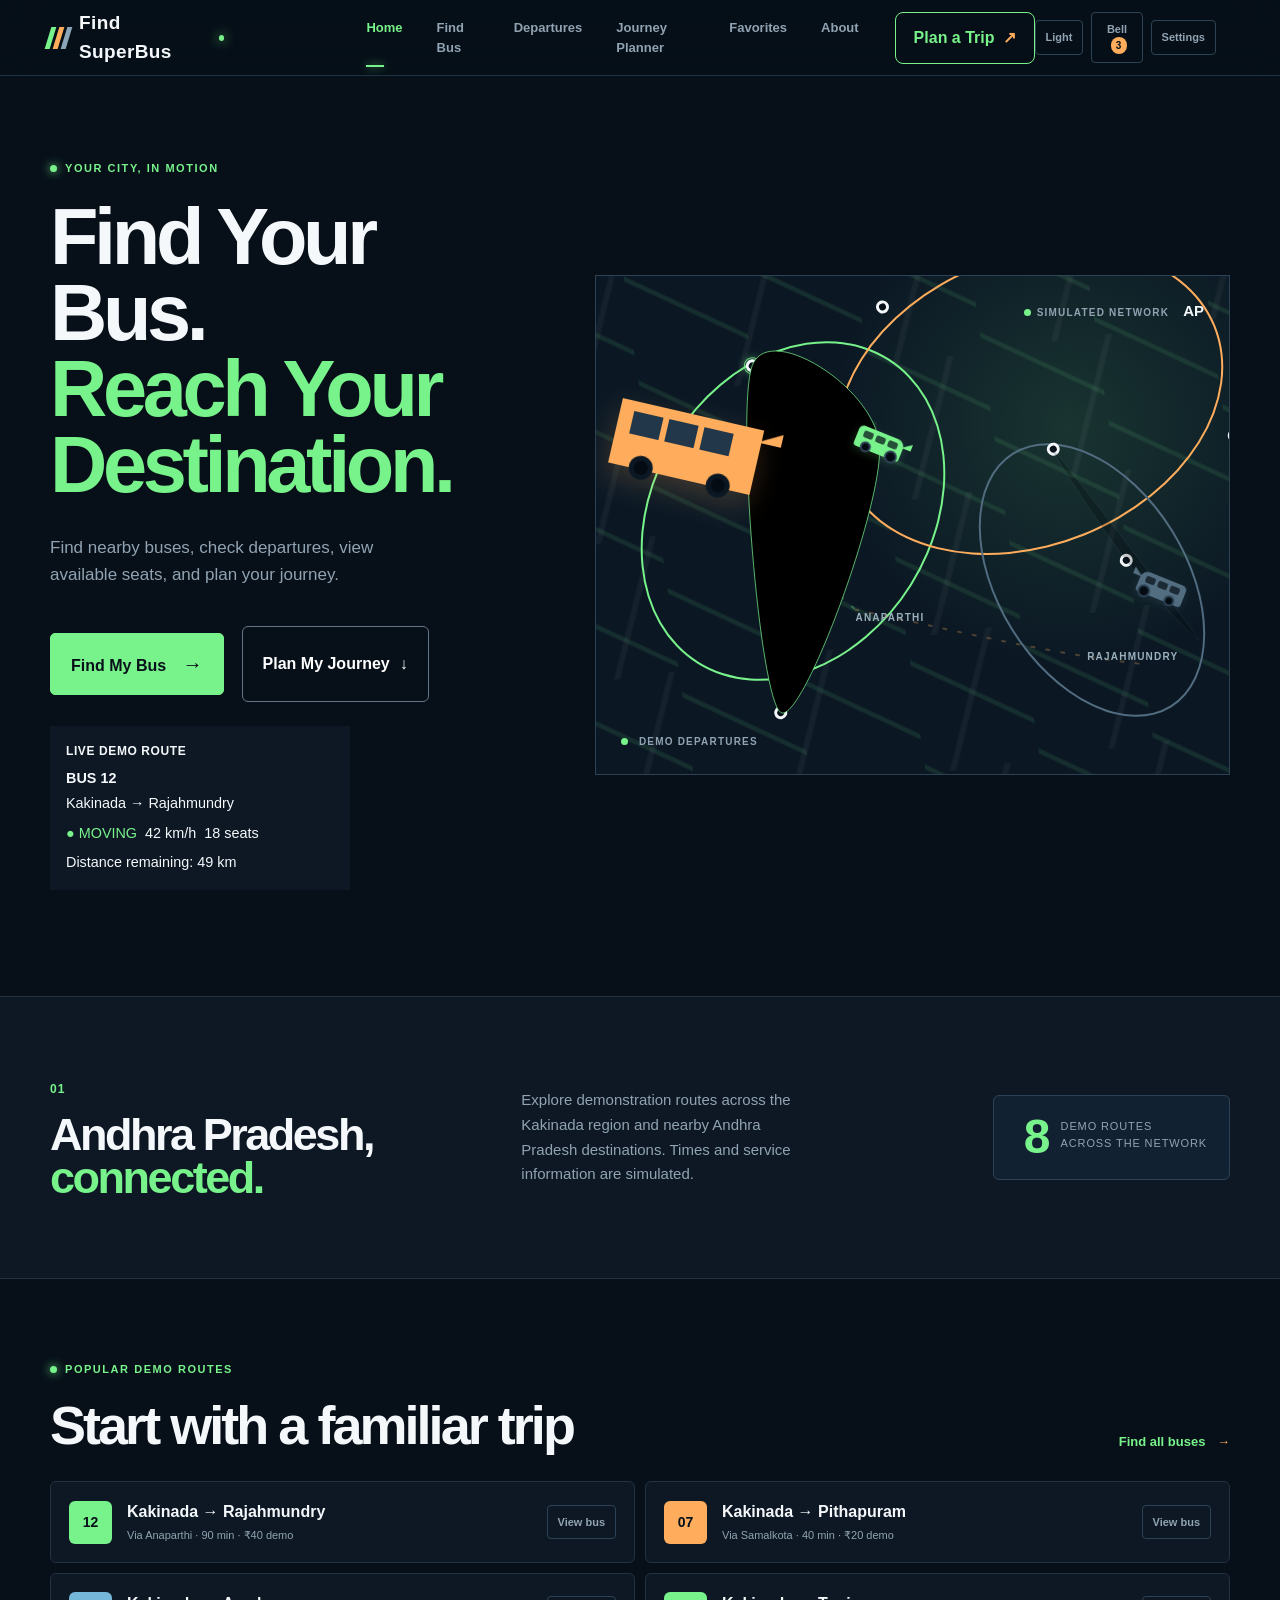
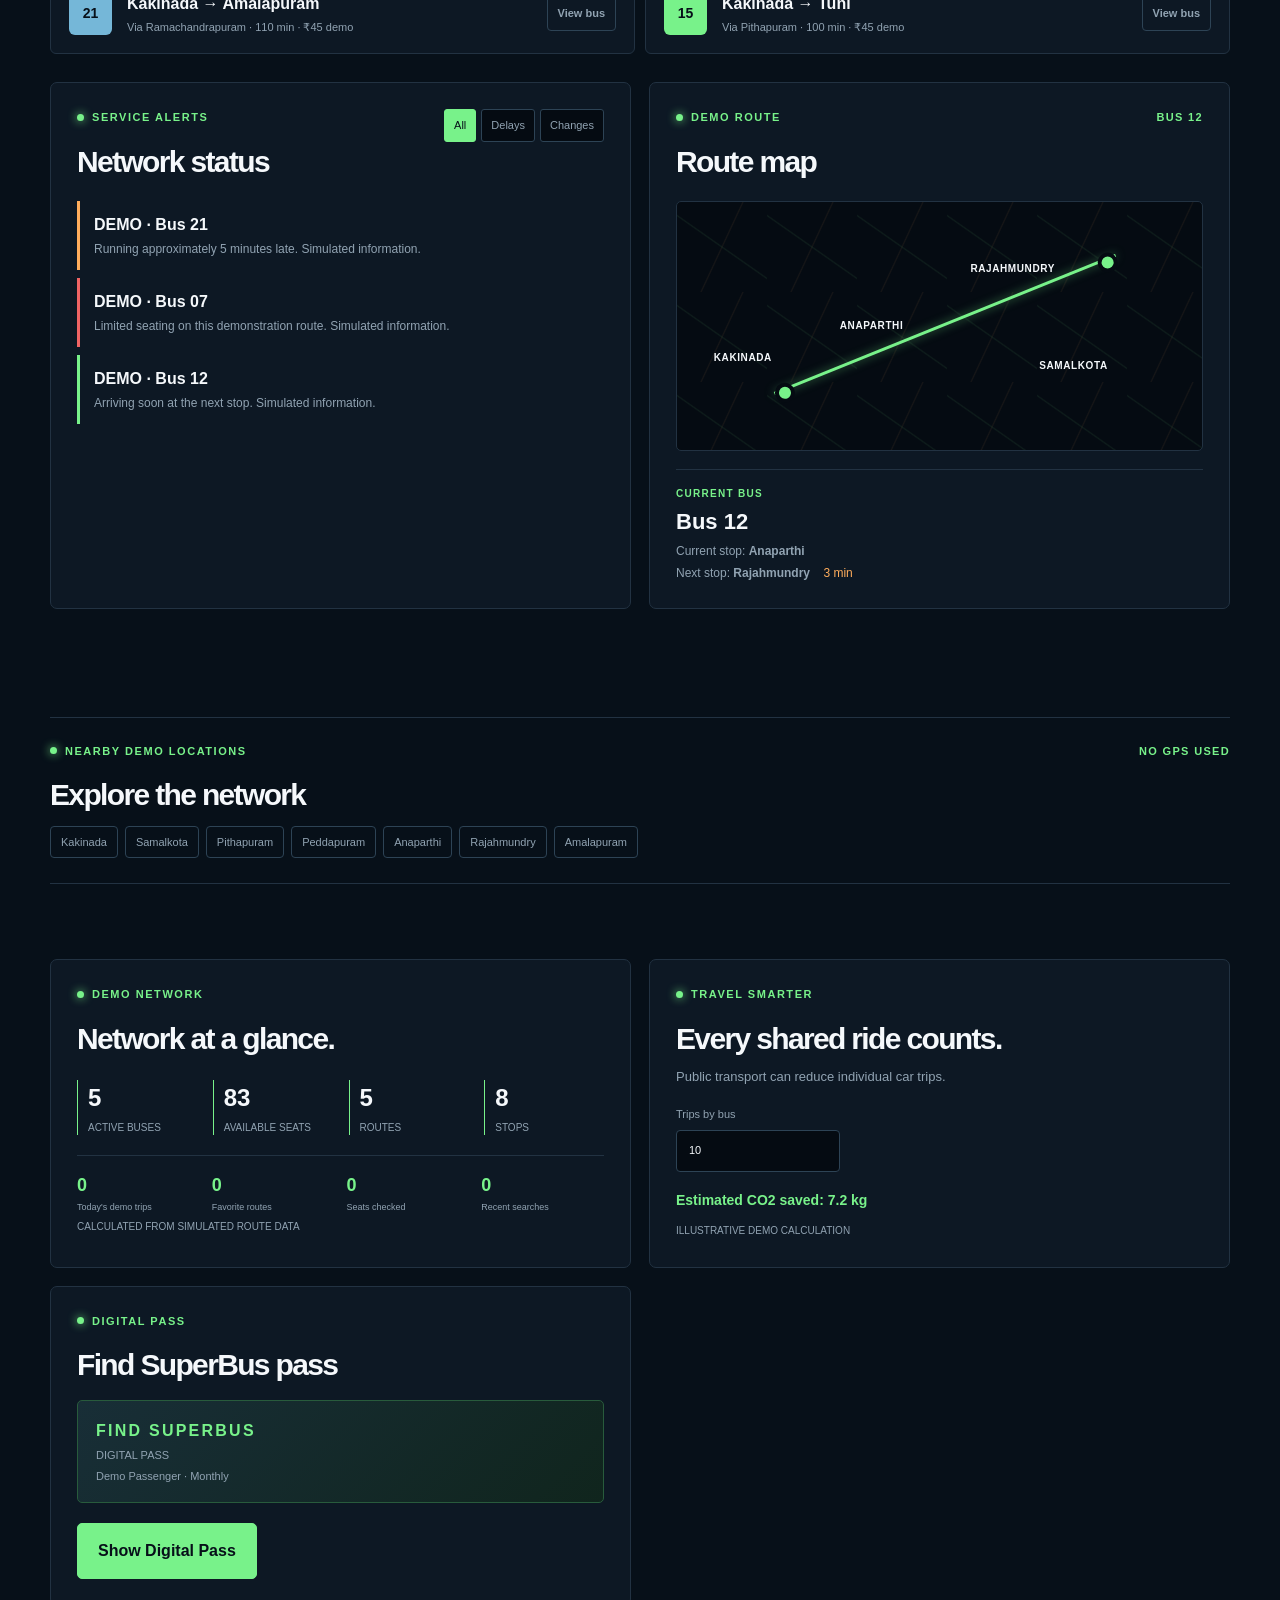
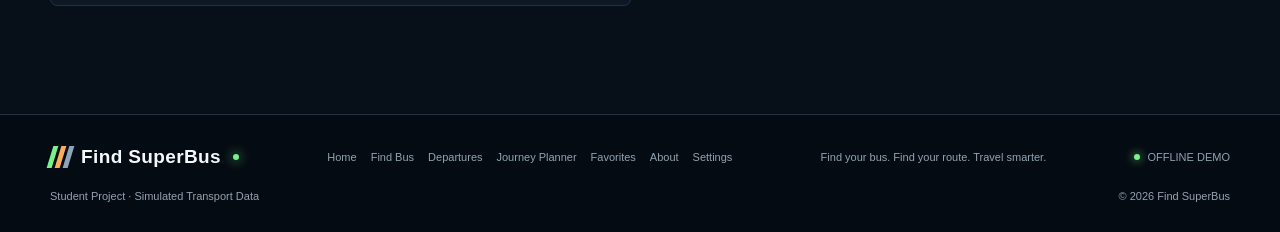
==== commit e8920b49: "Add realistic bus routes and travel details" ====
--- a/index.html
+++ b/index.html
@@ -22,6 +22,17 @@
         <div class="hero-actions">
           <button class="button button-dark" id="find-my-bus" type="button">Find My Bus <span aria-hidden="true">&#8594;</span></button>
           <a class="text-link text-button-link" href="journey-planner.html">Plan My Journey <span aria-hidden="true">&#8595;</span></a>
+        </div>
+        <div class="live-demo-route" style="margin-top: 1.5rem; padding: 1rem; background: var(--surface); border-radius: var(--radius-md); border: 1px solid var(--border); max-width: 300px; font-size: 0.9rem;">
+          <strong style="display:block; color:var(--text-muted); font-size: 0.75rem; letter-spacing: 0.05em; margin-bottom: 0.5rem;">LIVE DEMO ROUTE</strong>
+          <div style="font-weight: 600; margin-bottom: 0.25rem;">BUS 12</div>
+          <div style="margin-bottom: 0.5rem; color: var(--text-muted);">Kakinada &rarr; Rajahmundry</div>
+          <div style="display: flex; gap: 0.5rem; flex-wrap: wrap;">
+            <span style="color: var(--green);">● <span id="hero-live-status">IN TRANSIT</span></span>
+            <span id="hero-live-speed">42 km/h</span>
+            <span id="hero-live-seats">18 seats</span>
+          </div>
+          <div style="margin-top: 0.5rem; color: var(--text-muted);">Distance remaining: <span id="hero-live-distance">18 km</span></div>
         </div>
         <div class="hero-quick-search" id="hero-quick-search" hidden>
           <label>From<select id="quick-from"><option value="">Choose origin</option></select></label>
